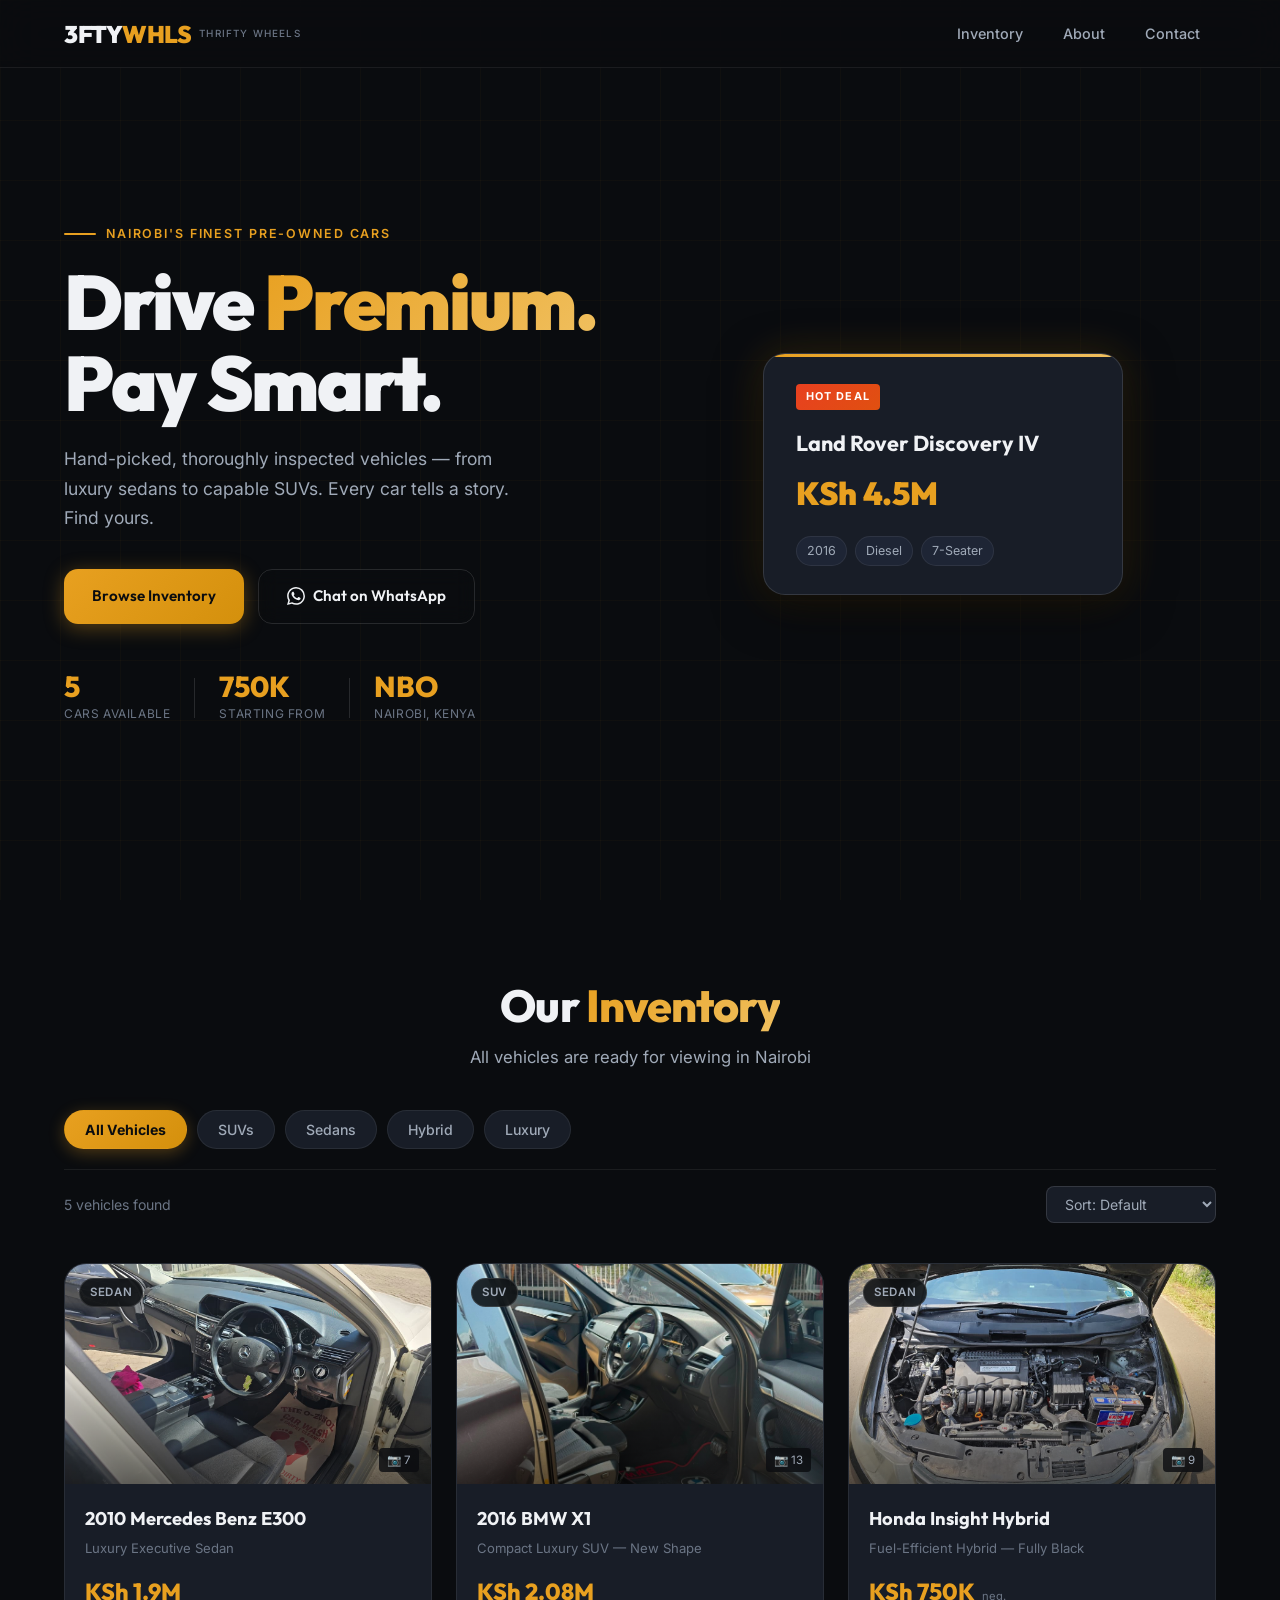
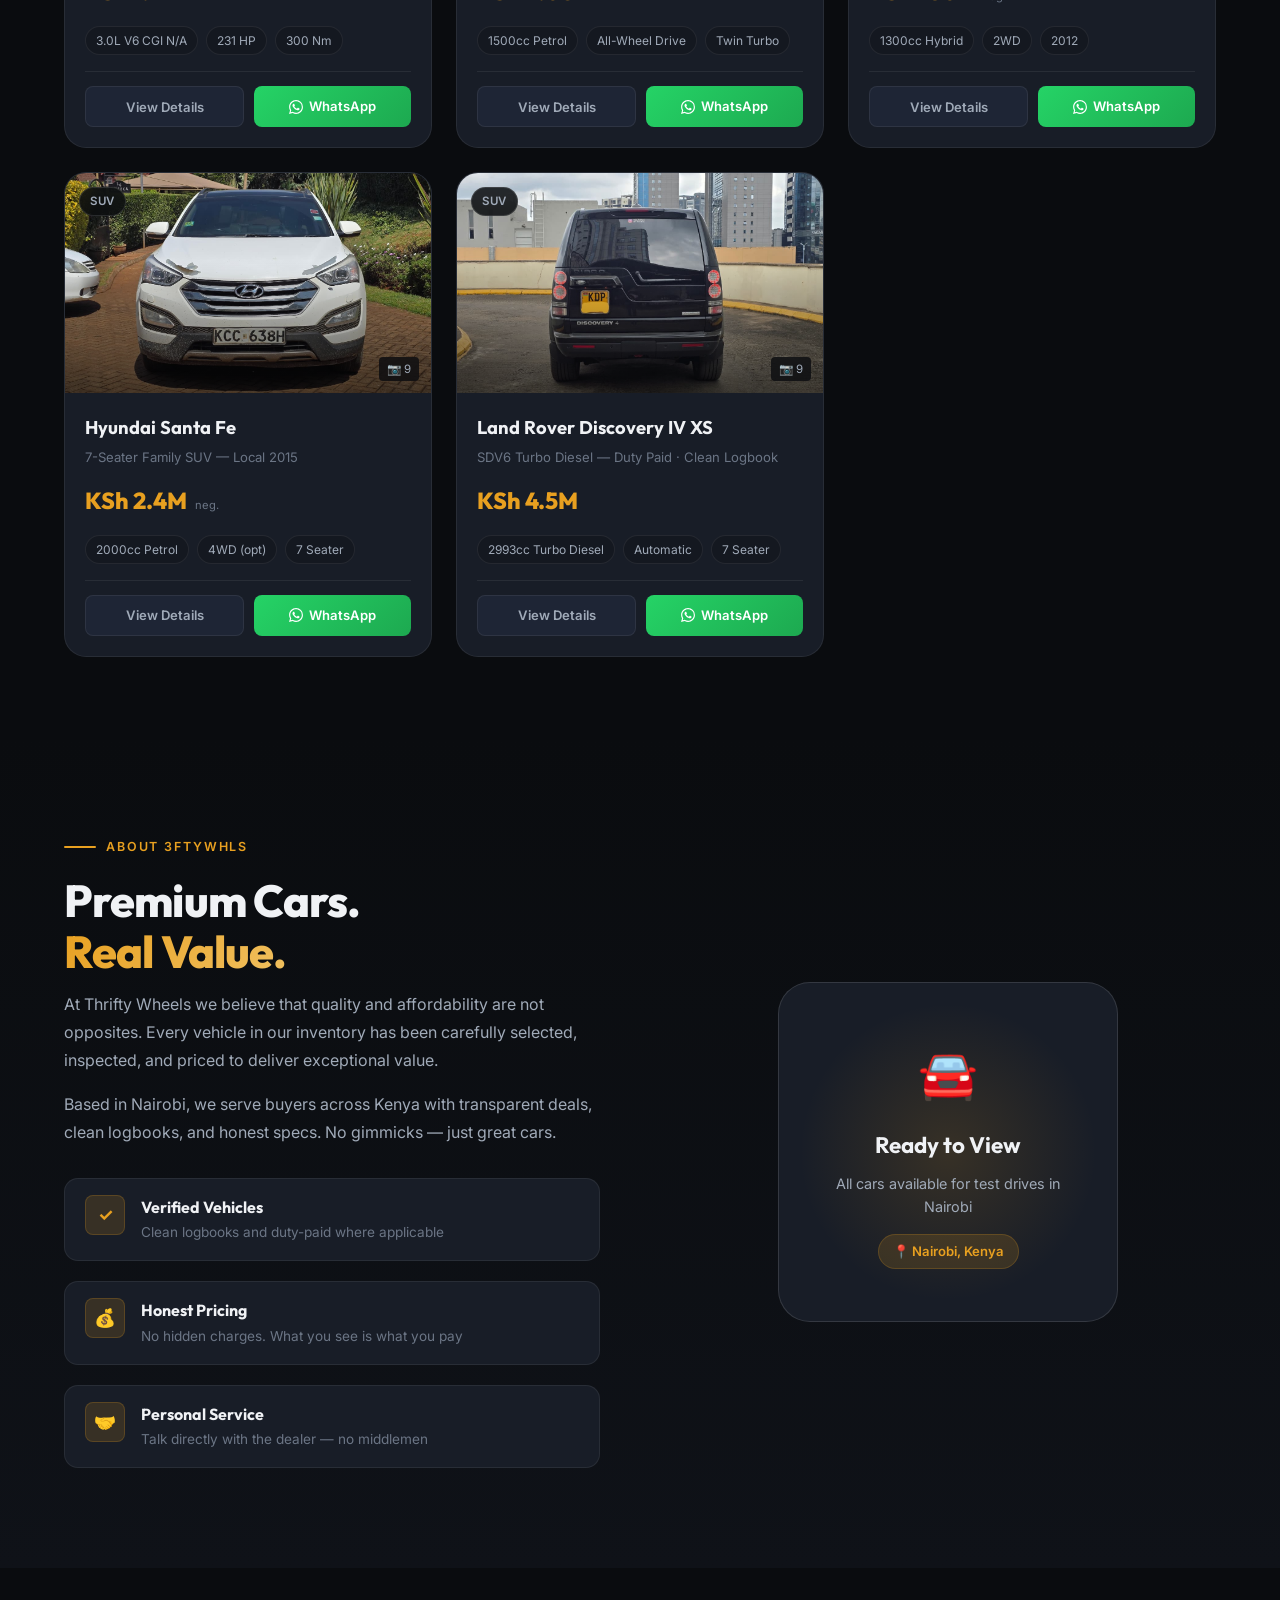
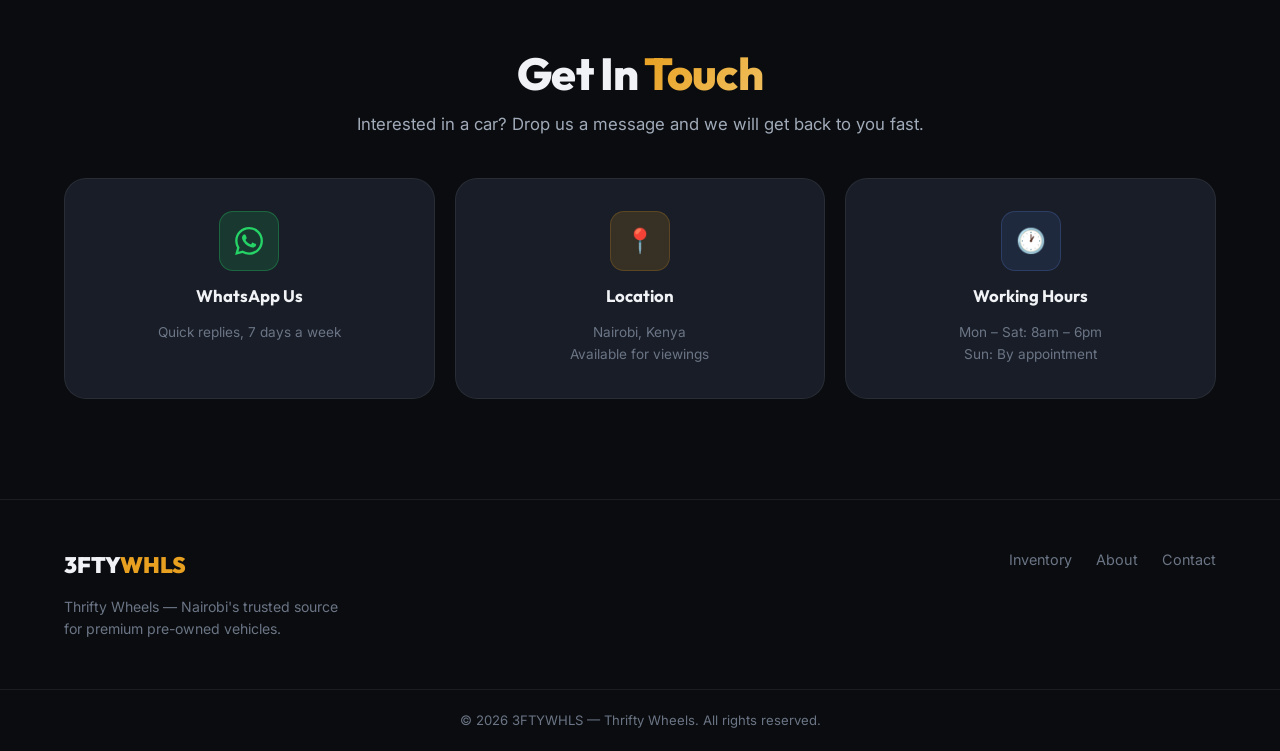
==== index.html @ 00d672d1 "Initial commit: 3FTYWHLS Thrifty Wheels website with all car images and listings" ====
<!DOCTYPE html>
<html lang="en">
<head>
  <meta charset="UTF-8" />
  <meta name="viewport" content="width=device-width, initial-scale=1.0" />
  <title>3FTYWHLS — Thrifty Wheels | Premium Pre-Owned Vehicles in Nairobi</title>
  <meta name="description" content="3FTYWHLS (Thrifty Wheels) — Browse our curated selection of premium pre-owned vehicles in Nairobi, Kenya. Mercedes Benz, BMW, Land Rover and more." />
  <meta property="og:title" content="3FTYWHLS — Thrifty Wheels" />
  <meta property="og:description" content="Premium pre-owned vehicles. Nairobi, Kenya." />
  <meta property="og:type" content="website" />
  <link rel="preconnect" href="https://fonts.googleapis.com" />
  <link rel="preconnect" href="https://fonts.gstatic.com" crossorigin />
  <link href="https://fonts.googleapis.com/css2?family=Outfit:wght@300;400;500;600;700;800;900&family=Inter:wght@300;400;500;600&display=swap" rel="stylesheet" />
  <link rel="stylesheet" href="style.css" />
</head>
<body>

  <!-- NAVBAR -->
  <header class="navbar" id="navbar">
    <div class="nav-inner">
      <a href="#" class="logo" id="logo-link">
        <span class="logo-mark">3FTY</span><span class="logo-accent">WHLS</span>
        <span class="logo-sub">THRIFTY WHEELS</span>
      </a>
      <nav class="nav-links" id="nav-links">
        <a href="#listings" class="nav-link">Inventory</a>
        <a href="#about" class="nav-link">About</a>
        <a href="#contact" class="nav-link">Contact</a>
      </nav>
      <button class="burger" id="burger" aria-label="Menu">
        <span></span><span></span><span></span>
      </button>
    </div>
  </header>

  <!-- HERO -->
  <section class="hero" id="hero">
    <div class="hero-bg-grid"></div>
    <div class="hero-content">
      <p class="hero-eyebrow">Nairobi's Finest Pre-Owned Cars</p>
      <h1 class="hero-title">Drive <span class="gradient-text">Premium.</span><br />Pay Smart.</h1>
      <p class="hero-desc">Hand-picked, thoroughly inspected vehicles — from luxury sedans to capable SUVs. Every car tells a story. Find yours.</p>
      <div class="hero-cta-group">
        <a href="#listings" class="btn btn-primary" id="hero-browse-btn">Browse Inventory</a>
        <a href="https://wa.me/254700000000" target="_blank" rel="noopener" class="btn btn-outline" id="hero-whatsapp-btn">
          <svg width="18" height="18" viewBox="0 0 24 24" fill="currentColor"><path d="M17.472 14.382c-.297-.149-1.758-.867-2.03-.967-.273-.099-.471-.148-.67.15-.197.297-.767.966-.94 1.164-.173.199-.347.223-.644.075-.297-.15-1.255-.463-2.39-1.475-.883-.788-1.48-1.761-1.653-2.059-.173-.297-.018-.458.13-.606.134-.133.298-.347.446-.52.149-.174.198-.298.298-.497.099-.198.05-.371-.025-.52-.075-.149-.669-1.612-.916-2.207-.242-.579-.487-.5-.669-.51-.173-.008-.371-.01-.57-.01-.198 0-.52.074-.792.372-.272.297-1.04 1.016-1.04 2.479 0 1.462 1.065 2.875 1.213 3.074.149.198 2.096 3.2 5.077 4.487.709.306 1.262.489 1.694.625.712.227 1.36.195 1.871.118.571-.085 1.758-.719 2.006-1.413.248-.694.248-1.289.173-1.413-.074-.124-.272-.198-.57-.347m-5.421 7.403h-.004a9.87 9.87 0 01-5.031-1.378l-.361-.214-3.741.982.998-3.648-.235-.374a9.86 9.86 0 01-1.51-5.26c.001-5.45 4.436-9.884 9.888-9.884 2.64 0 5.122 1.03 6.988 2.898a9.825 9.825 0 012.893 6.994c-.003 5.45-4.437 9.884-9.885 9.884m8.413-18.297A11.815 11.815 0 0012.05 0C5.495 0 .16 5.335.157 11.892c0 2.096.547 4.142 1.588 5.945L.057 24l6.305-1.654a11.882 11.882 0 005.683 1.448h.005c6.554 0 11.89-5.335 11.893-11.893a11.821 11.821 0 00-3.48-8.413z"/></svg>
          Chat on WhatsApp
        </a>
      </div>
      <div class="hero-stats">
        <div class="stat"><span class="stat-num">5</span><span class="stat-label">Cars Available</span></div>
        <div class="stat-divider"></div>
        <div class="stat"><span class="stat-num">750K</span><span class="stat-label">Starting From</span></div>
        <div class="stat-divider"></div>
        <div class="stat"><span class="stat-num">NBO</span><span class="stat-label">Nairobi, Kenya</span></div>
      </div>
    </div>
    <div class="hero-visual">
      <div class="hero-card-floating" id="hero-floating-card">
        <div class="float-badge">HOT DEAL</div>
        <div class="float-car-name">Land Rover Discovery IV</div>
        <div class="float-price">KSh 4.5M</div>
        <div class="float-tags">
          <span>2016</span><span>Diesel</span><span>7-Seater</span>
        </div>
      </div>
    </div>
  </section>

  <!-- FILTER BAR -->
  <section class="filter-section" id="listings">
    <div class="container">
      <div class="section-header">
        <h2 class="section-title">Our <span class="gradient-text">Inventory</span></h2>
        <p class="section-sub">All vehicles are ready for viewing in Nairobi</p>
      </div>
      <div class="filters" id="filters">
        <button class="filter-btn active" data-filter="all" id="filter-all">All Vehicles</button>
        <button class="filter-btn" data-filter="suv" id="filter-suv">SUVs</button>
        <button class="filter-btn" data-filter="sedan" id="filter-sedan">Sedans</button>
        <button class="filter-btn" data-filter="hybrid" id="filter-hybrid">Hybrid</button>
        <button class="filter-btn" data-filter="luxury" id="filter-luxury">Luxury</button>
      </div>
      <div class="sort-bar">
        <span class="results-count" id="results-count">5 vehicles found</span>
        <select class="sort-select" id="sort-select">
          <option value="default">Sort: Default</option>
          <option value="price-asc">Price: Low to High</option>
          <option value="price-desc">Price: High to Low</option>
        </select>
      </div>
    </div>
  </section>

  <!-- CAR GRID -->
  <section class="cars-section">
    <div class="container">
      <div class="cars-grid" id="cars-grid"></div>
    </div>
  </section>

  <!-- CAR MODAL -->
  <div class="modal-overlay" id="modal-overlay" role="dialog" aria-modal="true" aria-labelledby="modal-car-name">
    <div class="modal" id="modal">
      <button class="modal-close" id="modal-close" aria-label="Close">&#10005;</button>
      <div class="modal-layout">
        <div class="modal-gallery">
          <div class="gallery-main" id="gallery-main">
            <img id="gallery-main-img" src="" alt="Car main image" />
            <button class="gallery-arrow gallery-prev" id="gallery-prev" aria-label="Previous">&#8592;</button>
            <button class="gallery-arrow gallery-next" id="gallery-next" aria-label="Next">&#8594;</button>
            <div class="gallery-counter" id="gallery-counter">1 / 1</div>
          </div>
          <div class="gallery-thumbs" id="gallery-thumbs"></div>
        </div>
        <div class="modal-info">
          <div class="modal-badge" id="modal-badge">AVAILABLE</div>
          <h2 class="modal-car-name" id="modal-car-name"></h2>
          <div class="modal-price" id="modal-price"></div>
          <div class="modal-specs" id="modal-specs"></div>
          <div class="modal-features" id="modal-features"></div>
          <a class="btn btn-primary btn-full modal-wa" id="modal-wa" href="#" target="_blank" rel="noopener">
            <svg width="18" height="18" viewBox="0 0 24 24" fill="currentColor"><path d="M17.472 14.382c-.297-.149-1.758-.867-2.03-.967-.273-.099-.471-.148-.67.15-.197.297-.767.966-.94 1.164-.173.199-.347.223-.644.075-.297-.15-1.255-.463-2.39-1.475-.883-.788-1.48-1.761-1.653-2.059-.173-.297-.018-.458.13-.606.134-.133.298-.347.446-.52.149-.174.198-.298.298-.497.099-.198.05-.371-.025-.52-.075-.149-.669-1.612-.916-2.207-.242-.579-.487-.5-.669-.51-.173-.008-.371-.01-.57-.01-.198 0-.52.074-.792.372-.272.297-1.04 1.016-1.04 2.479 0 1.462 1.065 2.875 1.213 3.074.149.198 2.096 3.2 5.077 4.487.709.306 1.262.489 1.694.625.712.227 1.36.195 1.871.118.571-.085 1.758-.719 2.006-1.413.248-.694.248-1.289.173-1.413-.074-.124-.272-.198-.57-.347m-5.421 7.403h-.004a9.87 9.87 0 01-5.031-1.378l-.361-.214-3.741.982.998-3.648-.235-.374a9.86 9.86 0 01-1.51-5.26c.001-5.45 4.436-9.884 9.888-9.884 2.64 0 5.122 1.03 6.988 2.898a9.825 9.825 0 012.893 6.994c-.003 5.45-4.437 9.884-9.885 9.884m8.413-18.297A11.815 11.815 0 0012.05 0C5.495 0 .16 5.335.157 11.892c0 2.096.547 4.142 1.588 5.945L.057 24l6.305-1.654a11.882 11.882 0 005.683 1.448h.005c6.554 0 11.89-5.335 11.893-11.893a11.821 11.821 0 00-3.48-8.413z"/></svg>
            Enquire on WhatsApp
          </a>
        </div>
      </div>
    </div>
  </div>

  <!-- ABOUT -->
  <section class="about-section" id="about">
    <div class="container about-inner">
      <div class="about-text">
        <p class="hero-eyebrow">About 3FTYWHLS</p>
        <h2 class="section-title">Premium Cars.<br /><span class="gradient-text">Real Value.</span></h2>
        <p class="about-para">At Thrifty Wheels we believe that quality and affordability are not opposites. Every vehicle in our inventory has been carefully selected, inspected, and priced to deliver exceptional value.</p>
        <p class="about-para">Based in Nairobi, we serve buyers across Kenya with transparent deals, clean logbooks, and honest specs. No gimmicks — just great cars.</p>
        <div class="about-pillars">
          <div class="pillar" id="pillar-quality">
            <div class="pillar-icon">&#10003;</div>
            <div>
              <strong>Verified Vehicles</strong>
              <p>Clean logbooks and duty-paid where applicable</p>
            </div>
          </div>
          <div class="pillar" id="pillar-price">
            <div class="pillar-icon">&#128176;</div>
            <div>
              <strong>Honest Pricing</strong>
              <p>No hidden charges. What you see is what you pay</p>
            </div>
          </div>
          <div class="pillar" id="pillar-service">
            <div class="pillar-icon">&#129309;</div>
            <div>
              <strong>Personal Service</strong>
              <p>Talk directly with the dealer — no middlemen</p>
            </div>
          </div>
        </div>
      </div>
      <div class="about-visual">
        <div class="about-glow-card" id="about-glow-card">
          <div class="glow-ring"></div>
          <div class="about-card-content">
            <div class="ac-icon">&#128664;</div>
            <div class="ac-title">Ready to View</div>
            <div class="ac-sub">All cars available for test drives in Nairobi</div>
            <div class="ac-location">&#128205; Nairobi, Kenya</div>
          </div>
        </div>
      </div>
    </div>
  </section>

  <!-- CONTACT -->
  <section class="contact-section" id="contact">
    <div class="container">
      <div class="section-header">
        <h2 class="section-title">Get In <span class="gradient-text">Touch</span></h2>
        <p class="section-sub">Interested in a car? Drop us a message and we will get back to you fast.</p>
      </div>
      <div class="contact-cards">
        <a href="https://wa.me/254700000000?text=Hi%2C%20I%27m%20interested%20in%20a%20car%20from%203FTYWHLS" target="_blank" rel="noopener" class="contact-card" id="contact-wa">
          <div class="cc-icon wa-icon">
            <svg width="28" height="28" viewBox="0 0 24 24" fill="currentColor"><path d="M17.472 14.382c-.297-.149-1.758-.867-2.03-.967-.273-.099-.471-.148-.67.15-.197.297-.767.966-.94 1.164-.173.199-.347.223-.644.075-.297-.15-1.255-.463-2.39-1.475-.883-.788-1.48-1.761-1.653-2.059-.173-.297-.018-.458.13-.606.134-.133.298-.347.446-.52.149-.174.198-.298.298-.497.099-.198.05-.371-.025-.52-.075-.149-.669-1.612-.916-2.207-.242-.579-.487-.5-.669-.51-.173-.008-.371-.01-.57-.01-.198 0-.52.074-.792.372-.272.297-1.04 1.016-1.04 2.479 0 1.462 1.065 2.875 1.213 3.074.149.198 2.096 3.2 5.077 4.487.709.306 1.262.489 1.694.625.712.227 1.36.195 1.871.118.571-.085 1.758-.719 2.006-1.413.248-.694.248-1.289.173-1.413-.074-.124-.272-.198-.57-.347m-5.421 7.403h-.004a9.87 9.87 0 01-5.031-1.378l-.361-.214-3.741.982.998-3.648-.235-.374a9.86 9.86 0 01-1.51-5.26c.001-5.45 4.436-9.884 9.888-9.884 2.64 0 5.122 1.03 6.988 2.898a9.825 9.825 0 012.893 6.994c-.003 5.45-4.437 9.884-9.885 9.884m8.413-18.297A11.815 11.815 0 0012.05 0C5.495 0 .16 5.335.157 11.892c0 2.096.547 4.142 1.588 5.945L.057 24l6.305-1.654a11.882 11.882 0 005.683 1.448h.005c6.554 0 11.89-5.335 11.893-11.893a11.821 11.821 0 00-3.48-8.413z"/></svg>
          </div>
          <div class="cc-label">WhatsApp Us</div>
          <div class="cc-sub">Quick replies, 7 days a week</div>
        </a>
        <div class="contact-card" id="contact-location">
          <div class="cc-icon loc-icon">&#128205;</div>
          <div class="cc-label">Location</div>
          <div class="cc-sub">Nairobi, Kenya<br />Available for viewings</div>
        </div>
        <div class="contact-card" id="contact-hours">
          <div class="cc-icon hrs-icon">&#128336;</div>
          <div class="cc-label">Working Hours</div>
          <div class="cc-sub">Mon &ndash; Sat: 8am &ndash; 6pm<br />Sun: By appointment</div>
        </div>
      </div>
    </div>
  </section>

  <!-- FOOTER -->
  <footer class="footer">
    <div class="container footer-inner">
      <div class="footer-brand">
        <div class="footer-logo"><span class="logo-mark">3FTY</span><span class="logo-accent">WHLS</span></div>
        <p>Thrifty Wheels &mdash; Nairobi's trusted source for premium pre-owned vehicles.</p>
      </div>
      <div class="footer-links">
        <a href="#listings">Inventory</a>
        <a href="#about">About</a>
        <a href="#contact">Contact</a>
      </div>
    </div>
    <div class="footer-bottom">
      <p>&copy; 2026 3FTYWHLS &mdash; Thrifty Wheels. All rights reserved.</p>
    </div>
  </footer>

  <script src="app.js"></script>
</body>
</html>
---- style.css ----
/* ═══════════════════════════════════════════════════════════════
   3FTYWHLS — Thrifty Wheels | Main Stylesheet
   Dark luxury car dealership aesthetic
   ═══════════════════════════════════════════════════════════════ */

/* ── Reset & Root ─────────────────────────────────────────── */
*, *::before, *::after { box-sizing: border-box; margin: 0; padding: 0; }

:root {
  /* Color palette */
  --bg:          #0a0c0f;
  --bg2:         #0f1218;
  --bg3:         #141820;
  --surface:     #181d27;
  --surface2:    #1e2535;
  --border:      rgba(255,255,255,0.07);
  --border2:     rgba(255,255,255,0.12);

  --accent:      #e8a020;       /* amber gold */
  --accent2:     #f0c060;       /* lighter gold */
  --accent-dim:  rgba(232,160,32,0.15);

  --green:       #22c55e;
  --green-dim:   rgba(34,197,94,0.15);
  --wa:          #25D366;

  --text:        #f0f2f5;
  --text2:       #a0aab8;
  --text3:       #6b7585;

  --radius-sm:   8px;
  --radius:      14px;
  --radius-lg:   22px;
  --radius-xl:   32px;

  --shadow:      0 4px 24px rgba(0,0,0,0.5);
  --shadow-lg:   0 12px 48px rgba(0,0,0,0.6);
  --glow:        0 0 40px rgba(232,160,32,0.2);

  --transition:  all 0.25s cubic-bezier(0.4,0,0.2,1);
  --transition-slow: all 0.4s cubic-bezier(0.4,0,0.2,1);

  --font-head:   'Outfit', sans-serif;
  --font-body:   'Inter', sans-serif;

  --nav-h:       68px;
}

html { scroll-behavior: smooth; }

body {
  background: var(--bg);
  color: var(--text);
  font-family: var(--font-body);
  font-size: 16px;
  line-height: 1.6;
  overflow-x: hidden;
}

.container {
  max-width: 1200px;
  margin: 0 auto;
  padding: 0 24px;
}

img { display: block; max-width: 100%; }
a { text-decoration: none; color: inherit; }

/* ── Typography helpers ───────────────────────────────────── */
.gradient-text {
  background: linear-gradient(135deg, var(--accent) 0%, var(--accent2) 100%);
  -webkit-background-clip: text;
  -webkit-text-fill-color: transparent;
  background-clip: text;
}

.section-header {
  text-align: center;
  margin-bottom: 40px;
}

.section-title {
  font-family: var(--font-head);
  font-size: clamp(2rem, 4vw, 2.8rem);
  font-weight: 800;
  line-height: 1.15;
  letter-spacing: -0.02em;
  margin-bottom: 12px;
}

.section-sub {
  color: var(--text2);
  font-size: 1.05rem;
}

.hero-eyebrow {
  font-family: var(--font-body);
  font-size: 0.78rem;
  font-weight: 600;
  letter-spacing: 0.15em;
  text-transform: uppercase;
  color: var(--accent);
  margin-bottom: 18px;
  display: flex;
  align-items: center;
  gap: 10px;
}

.hero-eyebrow::before {
  content: '';
  display: block;
  width: 32px;
  height: 2px;
  background: var(--accent);
  border-radius: 2px;
}

/* ── Buttons ──────────────────────────────────────────────── */
.btn {
  display: inline-flex;
  align-items: center;
  gap: 8px;
  padding: 14px 28px;
  border-radius: var(--radius);
  font-family: var(--font-head);
  font-size: 0.95rem;
  font-weight: 600;
  cursor: pointer;
  border: none;
  transition: var(--transition);
  white-space: nowrap;
}

.btn-primary {
  background: linear-gradient(135deg, var(--accent) 0%, #d4900c 100%);
  color: #0a0c0f;
  box-shadow: 0 4px 20px rgba(232,160,32,0.35);
}

.btn-primary:hover {
  transform: translateY(-2px);
  box-shadow: 0 8px 32px rgba(232,160,32,0.5);
}

.btn-outline {
  background: transparent;
  color: var(--text);
  border: 1.5px solid var(--border2);
  backdrop-filter: blur(10px);
}

.btn-outline:hover {
  border-color: var(--accent);
  color: var(--accent);
  transform: translateY(-2px);
}

.btn-full { width: 100%; justify-content: center; }

/* ── Navbar ───────────────────────────────────────────────── */
.navbar {
  position: fixed;
  top: 0;
  left: 0;
  right: 0;
  z-index: 1000;
  height: var(--nav-h);
  background: rgba(10,12,15,0.7);
  backdrop-filter: blur(20px);
  -webkit-backdrop-filter: blur(20px);
  border-bottom: 1px solid var(--border);
  transition: var(--transition);
}

.navbar.scrolled {
  background: rgba(10,12,15,0.95);
  border-bottom-color: var(--border2);
  box-shadow: 0 4px 30px rgba(0,0,0,0.4);
}

.nav-inner {
  max-width: 1200px;
  margin: 0 auto;
  padding: 0 24px;
  height: 100%;
  display: flex;
  align-items: center;
  justify-content: space-between;
}

.logo {
  display: flex;
  align-items: baseline;
  gap: 0;
  font-family: var(--font-head);
  font-weight: 900;
  font-size: 1.5rem;
  letter-spacing: -0.02em;
  line-height: 1;
}

.logo-mark { color: var(--text); }
.logo-accent { color: var(--accent); }
.logo-sub {
  font-family: var(--font-body);
  font-size: 0.62rem;
  font-weight: 500;
  letter-spacing: 0.12em;
  color: var(--text3);
  text-transform: uppercase;
  margin-left: 8px;
  align-self: center;
}

.nav-links { display: flex; gap: 8px; }

.nav-link {
  padding: 8px 16px;
  border-radius: var(--radius-sm);
  font-size: 0.9rem;
  font-weight: 500;
  color: var(--text2);
  transition: var(--transition);
}

.nav-link:hover { color: var(--text); background: var(--surface); }

.burger {
  display: none;
  flex-direction: column;
  gap: 5px;
  background: none;
  border: none;
  cursor: pointer;
  padding: 8px;
}

.burger span {
  display: block;
  width: 22px;
  height: 2px;
  background: var(--text);
  border-radius: 2px;
  transition: var(--transition);
}

/* ── Hero ─────────────────────────────────────────────────── */
.hero {
  min-height: 100vh;
  padding: calc(var(--nav-h) + 60px) 24px 80px;
  max-width: 1200px;
  margin: 0 auto;
  display: grid;
  grid-template-columns: 1fr 1fr;
  gap: 60px;
  align-items: center;
  position: relative;
}

.hero-bg-grid {
  position: fixed;
  inset: 0;
  background-image:
    linear-gradient(rgba(232,160,32,0.03) 1px, transparent 1px),
    linear-gradient(90deg, rgba(232,160,32,0.03) 1px, transparent 1px);
  background-size: 60px 60px;
  pointer-events: none;
  z-index: -1;
}

.hero-content { z-index: 1; }

.hero-title {
  font-family: var(--font-head);
  font-size: clamp(3rem, 6vw, 5rem);
  font-weight: 900;
  line-height: 1.05;
  letter-spacing: -0.03em;
  margin-bottom: 20px;
}

.hero-desc {
  color: var(--text2);
  font-size: 1.1rem;
  line-height: 1.7;
  max-width: 480px;
  margin-bottom: 36px;
}

.hero-cta-group {
  display: flex;
  gap: 14px;
  flex-wrap: wrap;
  margin-bottom: 48px;
}

.hero-stats {
  display: flex;
  align-items: center;
  gap: 0;
}

.stat {
  display: flex;
  flex-direction: column;
  padding: 0 24px;
}

.stat:first-child { padding-left: 0; }

.stat-num {
  font-family: var(--font-head);
  font-size: 1.8rem;
  font-weight: 800;
  color: var(--accent);
  line-height: 1;
}

.stat-label {
  font-size: 0.75rem;
  color: var(--text3);
  margin-top: 4px;
  text-transform: uppercase;
  letter-spacing: 0.05em;
}

.stat-divider {
  width: 1px;
  height: 40px;
  background: var(--border2);
}

/* Hero floating card */
.hero-visual {
  display: flex;
  justify-content: center;
  align-items: center;
  position: relative;
}

.hero-card-floating {
  background: var(--surface);
  border: 1px solid var(--border2);
  border-radius: var(--radius-lg);
  padding: 28px 32px;
  width: 100%;
  max-width: 360px;
  box-shadow: var(--shadow-lg), var(--glow);
  animation: float 4s ease-in-out infinite;
  position: relative;
  overflow: hidden;
}

.hero-card-floating::before {
  content: '';
  position: absolute;
  top: 0; left: 0; right: 0;
  height: 3px;
  background: linear-gradient(90deg, var(--accent), var(--accent2));
}

@keyframes float {
  0%, 100% { transform: translateY(0px); }
  50%       { transform: translateY(-12px); }
}

.float-badge {
  display: inline-block;
  background: linear-gradient(135deg, #e84020, #e05010);
  color: white;
  font-size: 0.68rem;
  font-weight: 700;
  letter-spacing: 0.1em;
  padding: 4px 10px;
  border-radius: 4px;
  margin-bottom: 16px;
}

.float-car-name {
  font-family: var(--font-head);
  font-size: 1.35rem;
  font-weight: 700;
  margin-bottom: 8px;
}

.float-price {
  font-family: var(--font-head);
  font-size: 2rem;
  font-weight: 900;
  color: var(--accent);
  margin-bottom: 16px;
}

.float-tags {
  display: flex;
  gap: 8px;
  flex-wrap: wrap;
}

.float-tags span {
  background: var(--surface2);
  border: 1px solid var(--border);
  padding: 4px 10px;
  border-radius: 20px;
  font-size: 0.78rem;
  color: var(--text2);
}

/* ── Filter Section ───────────────────────────────────────── */
.filter-section {
  padding: 80px 0 0;
}

.filters {
  display: flex;
  gap: 10px;
  flex-wrap: wrap;
  margin-bottom: 20px;
}

.filter-btn {
  background: var(--surface);
  border: 1.5px solid var(--border);
  color: var(--text2);
  padding: 10px 20px;
  border-radius: 100px;
  font-size: 0.88rem;
  font-weight: 500;
  cursor: pointer;
  transition: var(--transition);
  font-family: var(--font-body);
}

.filter-btn:hover {
  border-color: var(--accent);
  color: var(--accent);
}

.filter-btn.active {
  background: linear-gradient(135deg, var(--accent), #d4900c);
  border-color: transparent;
  color: #0a0c0f;
  font-weight: 700;
  box-shadow: 0 4px 16px rgba(232,160,32,0.3);
}

.sort-bar {
  display: flex;
  align-items: center;
  justify-content: space-between;
  padding: 16px 0;
  border-top: 1px solid var(--border);
}

.results-count {
  font-size: 0.88rem;
  color: var(--text3);
}

.sort-select {
  background: var(--surface);
  border: 1px solid var(--border2);
  color: var(--text2);
  padding: 8px 14px;
  border-radius: var(--radius-sm);
  font-size: 0.88rem;
  cursor: pointer;
  outline: none;
  font-family: var(--font-body);
  transition: var(--transition);
}

.sort-select:focus { border-color: var(--accent); }

/* ── Cars Grid ────────────────────────────────────────────── */
.cars-section { padding: 24px 0 80px; }

.cars-grid {
  display: grid;
  grid-template-columns: repeat(auto-fill, minmax(340px, 1fr));
  gap: 24px;
}

/* Car Card */
.car-card {
  background: var(--surface);
  border: 1px solid var(--border);
  border-radius: var(--radius-lg);
  overflow: hidden;
  cursor: pointer;
  transition: var(--transition-slow);
  position: relative;
}

.car-card:hover {
  border-color: rgba(232,160,32,0.4);
  transform: translateY(-6px);
  box-shadow: var(--shadow-lg), 0 0 30px rgba(232,160,32,0.1);
}

.car-card.hidden { display: none; }

.card-img-wrap {
  position: relative;
  overflow: hidden;
  height: 220px;
  background: var(--bg3);
}

.card-img-wrap img {
  width: 100%;
  height: 100%;
  object-fit: cover;
  transition: transform 0.5s cubic-bezier(0.4,0,0.2,1);
}

.car-card:hover .card-img-wrap img { transform: scale(1.07); }

.card-img-overlay {
  position: absolute;
  inset: 0;
  background: linear-gradient(to bottom, transparent 40%, rgba(0,0,0,0.6) 100%);
}

.card-tag {
  position: absolute;
  top: 14px;
  left: 14px;
  background: rgba(10,12,15,0.85);
  backdrop-filter: blur(8px);
  border: 1px solid var(--border2);
  padding: 4px 10px;
  border-radius: 20px;
  font-size: 0.72rem;
  font-weight: 600;
  letter-spacing: 0.06em;
  text-transform: uppercase;
  color: var(--text2);
}

.card-img-count {
  position: absolute;
  bottom: 12px;
  right: 12px;
  background: rgba(10,12,15,0.8);
  backdrop-filter: blur(6px);
  padding: 3px 8px;
  border-radius: 4px;
  font-size: 0.72rem;
  color: var(--text2);
}

.card-body { padding: 20px; }

.card-name {
  font-family: var(--font-head);
  font-size: 1.15rem;
  font-weight: 700;
  margin-bottom: 4px;
  color: var(--text);
}

.card-subtitle {
  font-size: 0.82rem;
  color: var(--text3);
  margin-bottom: 14px;
}

.card-price {
  font-family: var(--font-head);
  font-size: 1.45rem;
  font-weight: 800;
  color: var(--accent);
  margin-bottom: 16px;
}

.card-price .neg {
  font-size: 0.7rem;
  color: var(--text3);
  font-weight: 400;
  margin-left: 4px;
  font-family: var(--font-body);
}

.card-specs {
  display: flex;
  gap: 8px;
  flex-wrap: wrap;
  margin-bottom: 16px;
}

.spec-chip {
  background: var(--bg3);
  border: 1px solid var(--border);
  padding: 4px 10px;
  border-radius: 20px;
  font-size: 0.75rem;
  color: var(--text2);
}

.card-footer {
  display: flex;
  gap: 10px;
  border-top: 1px solid var(--border);
  padding-top: 14px;
}

.card-btn {
  flex: 1;
  padding: 10px;
  border-radius: var(--radius-sm);
  font-size: 0.82rem;
  font-weight: 600;
  cursor: pointer;
  border: none;
  transition: var(--transition);
  font-family: var(--font-body);
  text-align: center;
}

.card-btn-details {
  background: var(--surface2);
  color: var(--text2);
  border: 1px solid var(--border);
}

.card-btn-details:hover {
  background: var(--surface2);
  color: var(--text);
  border-color: var(--border2);
}

.card-btn-wa {
  background: linear-gradient(135deg, #25D366, #1da950);
  color: white;
  display: flex;
  align-items: center;
  justify-content: center;
  gap: 6px;
  border: none;
  text-decoration: none;
}

.card-btn-wa:hover {
  transform: scale(1.03);
  box-shadow: 0 4px 16px rgba(37,211,102,0.4);
}

/* ── Modal ────────────────────────────────────────────────── */
.modal-overlay {
  position: fixed;
  inset: 0;
  z-index: 2000;
  background: rgba(0,0,0,0.85);
  backdrop-filter: blur(12px);
  display: flex;
  align-items: center;
  justify-content: center;
  padding: 20px;
  opacity: 0;
  pointer-events: none;
  transition: opacity 0.3s ease;
}

.modal-overlay.open {
  opacity: 1;
  pointer-events: all;
}

.modal {
  background: var(--bg2);
  border: 1px solid var(--border2);
  border-radius: var(--radius-xl);
  width: 100%;
  max-width: 900px;
  max-height: 90vh;
  overflow-y: auto;
  position: relative;
  transform: scale(0.95) translateY(20px);
  transition: transform 0.35s cubic-bezier(0.34,1.56,0.64,1);
  scrollbar-width: thin;
  scrollbar-color: var(--surface2) transparent;
}

.modal-overlay.open .modal {
  transform: scale(1) translateY(0);
}

.modal-close {
  position: absolute;
  top: 16px;
  right: 16px;
  z-index: 10;
  width: 36px;
  height: 36px;
  border-radius: 50%;
  background: var(--surface);
  border: 1px solid var(--border2);
  color: var(--text2);
  cursor: pointer;
  font-size: 0.9rem;
  display: flex;
  align-items: center;
  justify-content: center;
  transition: var(--transition);
}

.modal-close:hover { background: var(--surface2); color: var(--text); }

.modal-layout {
  display: grid;
  grid-template-columns: 1fr 1fr;
}

/* Gallery */
.modal-gallery { padding: 24px; }

.gallery-main {
  position: relative;
  border-radius: var(--radius);
  overflow: hidden;
  background: var(--bg3);
  height: 300px;
  margin-bottom: 12px;
}

.gallery-main img {
  width: 100%;
  height: 100%;
  object-fit: cover;
  transition: opacity 0.25s ease;
}

.gallery-arrow {
  position: absolute;
  top: 50%;
  transform: translateY(-50%);
  background: rgba(10,12,15,0.75);
  backdrop-filter: blur(6px);
  border: 1px solid var(--border2);
  color: var(--text);
  width: 36px;
  height: 36px;
  border-radius: 50%;
  cursor: pointer;
  font-size: 1.1rem;
  display: flex;
  align-items: center;
  justify-content: center;
  transition: var(--transition);
}

.gallery-arrow:hover { background: var(--accent); color: #0a0c0f; }
.gallery-prev { left: 10px; }
.gallery-next { right: 10px; }

.gallery-counter {
  position: absolute;
  bottom: 10px;
  right: 10px;
  background: rgba(10,12,15,0.8);
  padding: 3px 8px;
  border-radius: 4px;
  font-size: 0.72rem;
  color: var(--text2);
}

.gallery-thumbs {
  display: flex;
  gap: 8px;
  overflow-x: auto;
  scrollbar-width: none;
  padding-bottom: 4px;
}

.gallery-thumbs::-webkit-scrollbar { display: none; }

.thumb {
  flex-shrink: 0;
  width: 70px;
  height: 52px;
  border-radius: 6px;
  overflow: hidden;
  cursor: pointer;
  border: 2px solid transparent;
  transition: var(--transition);
}

.thumb img {
  width: 100%;
  height: 100%;
  object-fit: cover;
}

.thumb.active { border-color: var(--accent); }
.thumb:hover { border-color: var(--border2); }

/* Modal Info */
.modal-info {
  padding: 28px 28px 28px 0;
  display: flex;
  flex-direction: column;
  gap: 16px;
}

.modal-badge {
  display: inline-block;
  background: var(--green-dim);
  color: var(--green);
  border: 1px solid rgba(34,197,94,0.3);
  font-size: 0.72rem;
  font-weight: 700;
  letter-spacing: 0.1em;
  padding: 5px 12px;
  border-radius: 20px;
  width: fit-content;
}

.modal-car-name {
  font-family: var(--font-head);
  font-size: 1.6rem;
  font-weight: 800;
  line-height: 1.2;
  letter-spacing: -0.02em;
}

.modal-price {
  font-family: var(--font-head);
  font-size: 2rem;
  font-weight: 900;
  color: var(--accent);
}

.modal-specs {
  display: grid;
  grid-template-columns: 1fr 1fr;
  gap: 8px;
}

.spec-row {
  background: var(--surface);
  border: 1px solid var(--border);
  border-radius: var(--radius-sm);
  padding: 10px 12px;
}

.spec-row .sl { font-size: 0.7rem; color: var(--text3); text-transform: uppercase; letter-spacing: 0.05em; margin-bottom: 2px; }
.spec-row .sv { font-size: 0.88rem; font-weight: 600; color: var(--text); }

.modal-features {
  display: flex;
  gap: 8px;
  flex-wrap: wrap;
}

.feat-tag {
  background: var(--accent-dim);
  border: 1px solid rgba(232,160,32,0.2);
  color: var(--accent2);
  padding: 4px 10px;
  border-radius: 20px;
  font-size: 0.77rem;
  font-weight: 500;
}

.modal-wa {
  margin-top: auto;
  gap: 10px;
}

/* ── About Section ────────────────────────────────────────── */
.about-section {
  padding: 100px 0;
  background: linear-gradient(180deg, var(--bg) 0%, var(--bg2) 100%);
}

.about-inner {
  display: grid;
  grid-template-columns: 1fr 1fr;
  gap: 80px;
  align-items: center;
}

.about-para {
  color: var(--text2);
  margin-bottom: 16px;
  font-size: 1rem;
  line-height: 1.75;
}

.about-pillars {
  display: flex;
  flex-direction: column;
  gap: 20px;
  margin-top: 32px;
}

.pillar {
  display: flex;
  align-items: flex-start;
  gap: 16px;
  padding: 16px 20px;
  background: var(--surface);
  border: 1px solid var(--border);
  border-radius: var(--radius);
  transition: var(--transition);
}

.pillar:hover {
  border-color: var(--border2);
  background: var(--surface2);
}

.pillar-icon {
  width: 40px;
  height: 40px;
  background: var(--accent-dim);
  border: 1px solid rgba(232,160,32,0.2);
  border-radius: var(--radius-sm);
  display: flex;
  align-items: center;
  justify-content: center;
  font-size: 1.1rem;
  flex-shrink: 0;
  color: var(--accent);
  font-weight: 700;
}

.pillar strong {
  display: block;
  font-family: var(--font-head);
  font-size: 1rem;
  font-weight: 700;
  margin-bottom: 2px;
}

.pillar p {
  font-size: 0.85rem;
  color: var(--text3);
  margin: 0;
}

/* About glow card */
.about-visual {
  display: flex;
  justify-content: center;
}

.about-glow-card {
  width: 100%;
  max-width: 340px;
  height: 340px;
  background: var(--surface);
  border: 1px solid var(--border2);
  border-radius: var(--radius-xl);
  display: flex;
  align-items: center;
  justify-content: center;
  position: relative;
  overflow: hidden;
}

.glow-ring {
  position: absolute;
  width: 300px;
  height: 300px;
  border-radius: 50%;
  background: radial-gradient(circle, rgba(232,160,32,0.15) 0%, transparent 70%);
  animation: pulse-glow 3s ease-in-out infinite;
}

@keyframes pulse-glow {
  0%, 100% { opacity: 0.5; transform: scale(0.9); }
  50%       { opacity: 1;   transform: scale(1.1); }
}

.about-card-content {
  position: relative;
  text-align: center;
  padding: 32px;
}

.ac-icon { font-size: 3rem; margin-bottom: 16px; }

.ac-title {
  font-family: var(--font-head);
  font-size: 1.4rem;
  font-weight: 700;
  margin-bottom: 8px;
}

.ac-sub {
  color: var(--text2);
  font-size: 0.9rem;
  line-height: 1.6;
  margin-bottom: 16px;
}

.ac-location {
  display: inline-block;
  background: var(--accent-dim);
  color: var(--accent);
  padding: 6px 14px;
  border-radius: 20px;
  font-size: 0.82rem;
  font-weight: 600;
  border: 1px solid rgba(232,160,32,0.2);
}

/* ── Contact Section ──────────────────────────────────────── */
.contact-section {
  padding: 80px 0 100px;
}

.contact-cards {
  display: grid;
  grid-template-columns: repeat(3, 1fr);
  gap: 20px;
}

.contact-card {
  background: var(--surface);
  border: 1px solid var(--border);
  border-radius: var(--radius-lg);
  padding: 32px 24px;
  text-align: center;
  cursor: pointer;
  transition: var(--transition);
  display: flex;
  flex-direction: column;
  align-items: center;
  gap: 12px;
}

.contact-card:hover {
  border-color: var(--border2);
  transform: translateY(-4px);
  box-shadow: var(--shadow);
}

.cc-icon {
  width: 60px;
  height: 60px;
  border-radius: var(--radius);
  display: flex;
  align-items: center;
  justify-content: center;
  font-size: 1.5rem;
}

.wa-icon { background: rgba(37,211,102,0.15); border: 1px solid rgba(37,211,102,0.3); color: var(--wa); }
.loc-icon { background: var(--accent-dim); border: 1px solid rgba(232,160,32,0.2); }
.hrs-icon { background: rgba(100,150,255,0.1); border: 1px solid rgba(100,150,255,0.2); }

.cc-label {
  font-family: var(--font-head);
  font-size: 1.05rem;
  font-weight: 700;
}

.cc-sub {
  font-size: 0.85rem;
  color: var(--text3);
  line-height: 1.6;
}

/* ── Footer ───────────────────────────────────────────────── */
.footer {
  border-top: 1px solid var(--border);
  padding: 48px 0 0;
}

.footer-inner {
  display: flex;
  justify-content: space-between;
  align-items: flex-start;
  padding-bottom: 48px;
}

.footer-brand {
  display: flex;
  flex-direction: column;
  gap: 12px;
}

.footer-logo {
  font-family: var(--font-head);
  font-size: 1.4rem;
  font-weight: 900;
}

.footer-brand p {
  color: var(--text3);
  font-size: 0.88rem;
  max-width: 280px;
  line-height: 1.6;
}

.footer-links {
  display: flex;
  gap: 24px;
  align-items: center;
}

.footer-links a {
  color: var(--text3);
  font-size: 0.9rem;
  transition: var(--transition);
}

.footer-links a:hover { color: var(--text); }

.footer-bottom {
  border-top: 1px solid var(--border);
  text-align: center;
  padding: 20px;
}

.footer-bottom p {
  font-size: 0.82rem;
  color: var(--text3);
}

/* ── No results state ─────────────────────────────────────── */
.no-results {
  grid-column: 1 / -1;
  text-align: center;
  padding: 80px 20px;
  color: var(--text3);
  font-size: 1rem;
}

.no-results strong { display: block; font-size: 1.5rem; color: var(--text2); margin-bottom: 8px; font-family: var(--font-head); }

/* ── Scroll animations ────────────────────────────────────── */
.reveal {
  opacity: 0;
  transform: translateY(30px);
  transition: opacity 0.6s ease, transform 0.6s ease;
}

.reveal.visible {
  opacity: 1;
  transform: translateY(0);
}

/* ── Responsive ───────────────────────────────────────────── */
@media (max-width: 900px) {
  .hero {
    grid-template-columns: 1fr;
    min-height: auto;
    padding-top: calc(var(--nav-h) + 40px);
    text-align: center;
  }
  .hero-eyebrow { justify-content: center; }
  .hero-desc { margin: 0 auto 36px; }
  .hero-cta-group { justify-content: center; }
  .hero-stats { justify-content: center; }
  .hero-visual { display: none; }

  .modal-layout { grid-template-columns: 1fr; }
  .modal-info { padding: 0 24px 24px; }

  .about-inner { grid-template-columns: 1fr; gap: 40px; }
  .about-visual { display: none; }

  .contact-cards { grid-template-columns: 1fr; }
}

@media (max-width: 600px) {
  .nav-links { display: none; }
  .nav-links.open {
    display: flex;
    flex-direction: column;
    position: absolute;
    top: var(--nav-h);
    left: 0; right: 0;
    background: var(--bg2);
    border-bottom: 1px solid var(--border);
    padding: 12px 16px;
    gap: 4px;
    z-index: 999;
  }
  .burger { display: flex; }

  .cars-grid { grid-template-columns: 1fr; }

  .modal-specs { grid-template-columns: 1fr; }

  .footer-inner { flex-direction: column; gap: 24px; }
  .contact-cards { grid-template-columns: 1fr; }
}
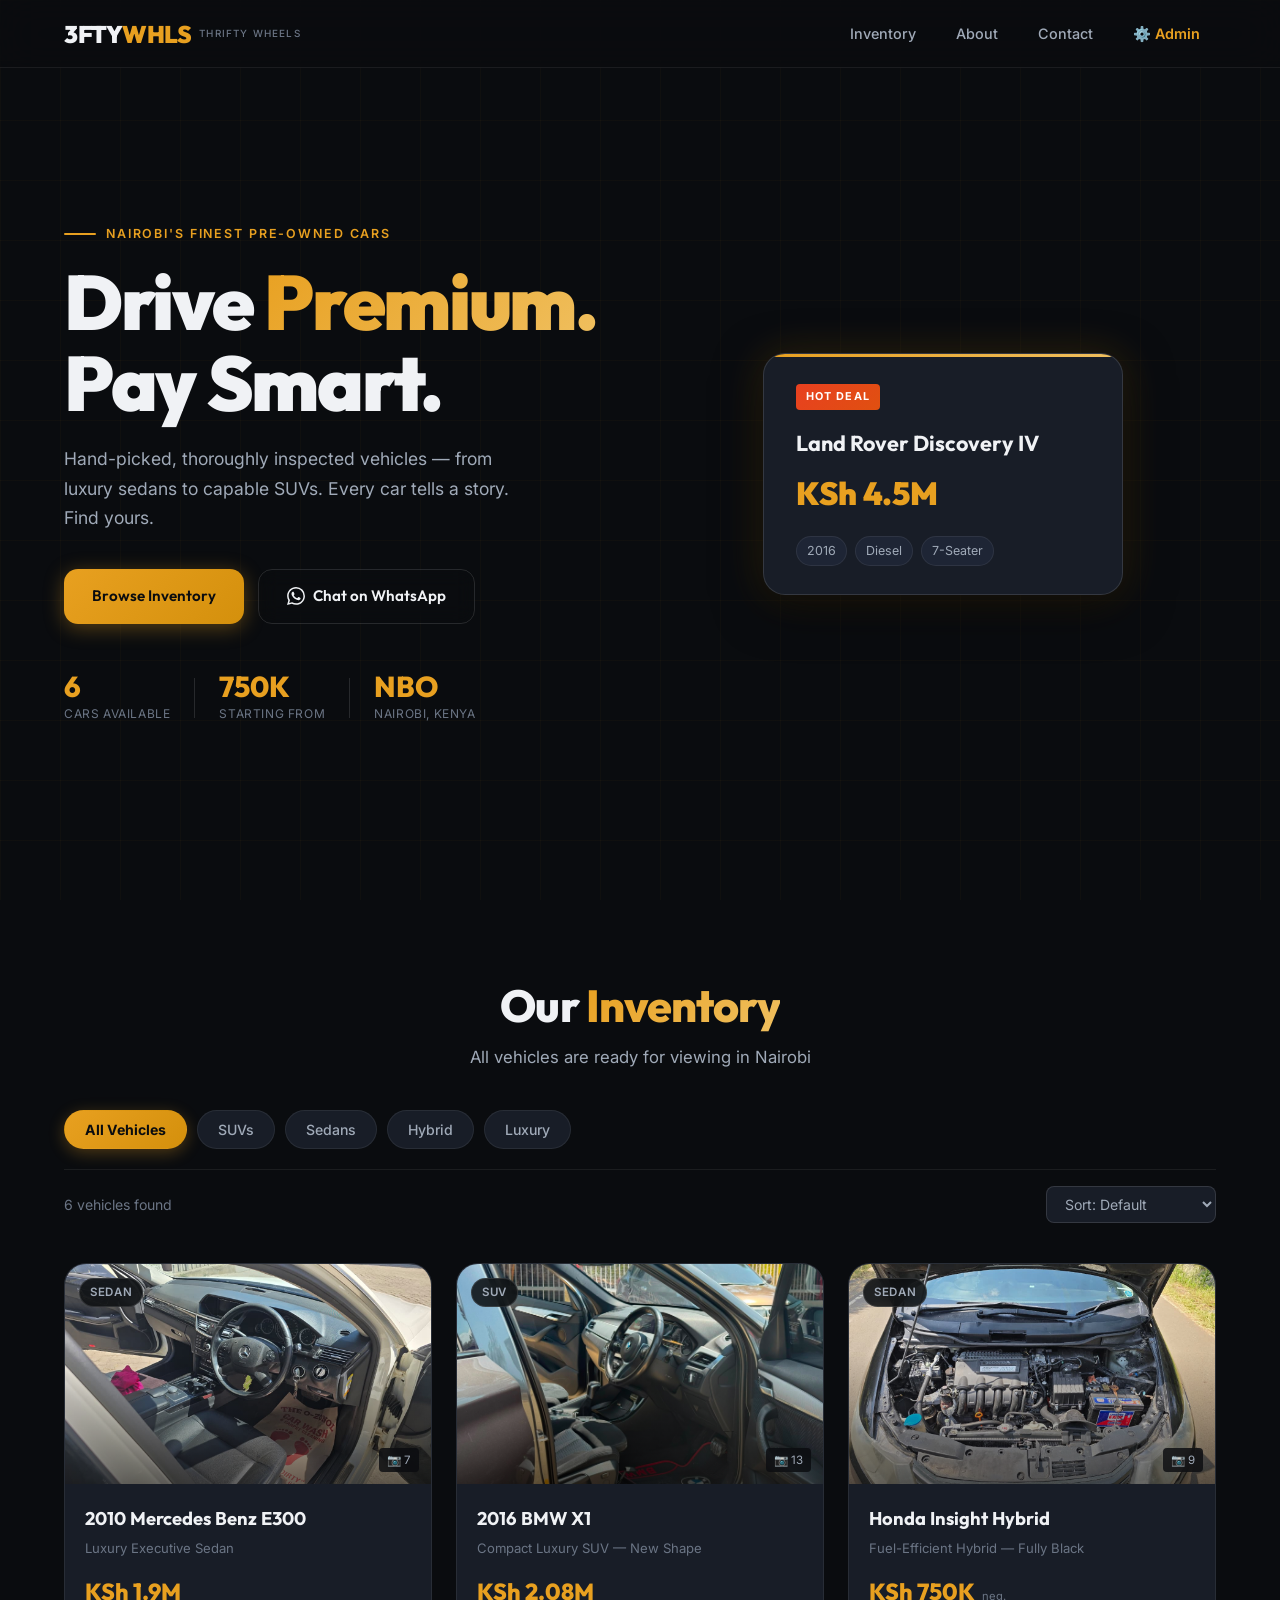
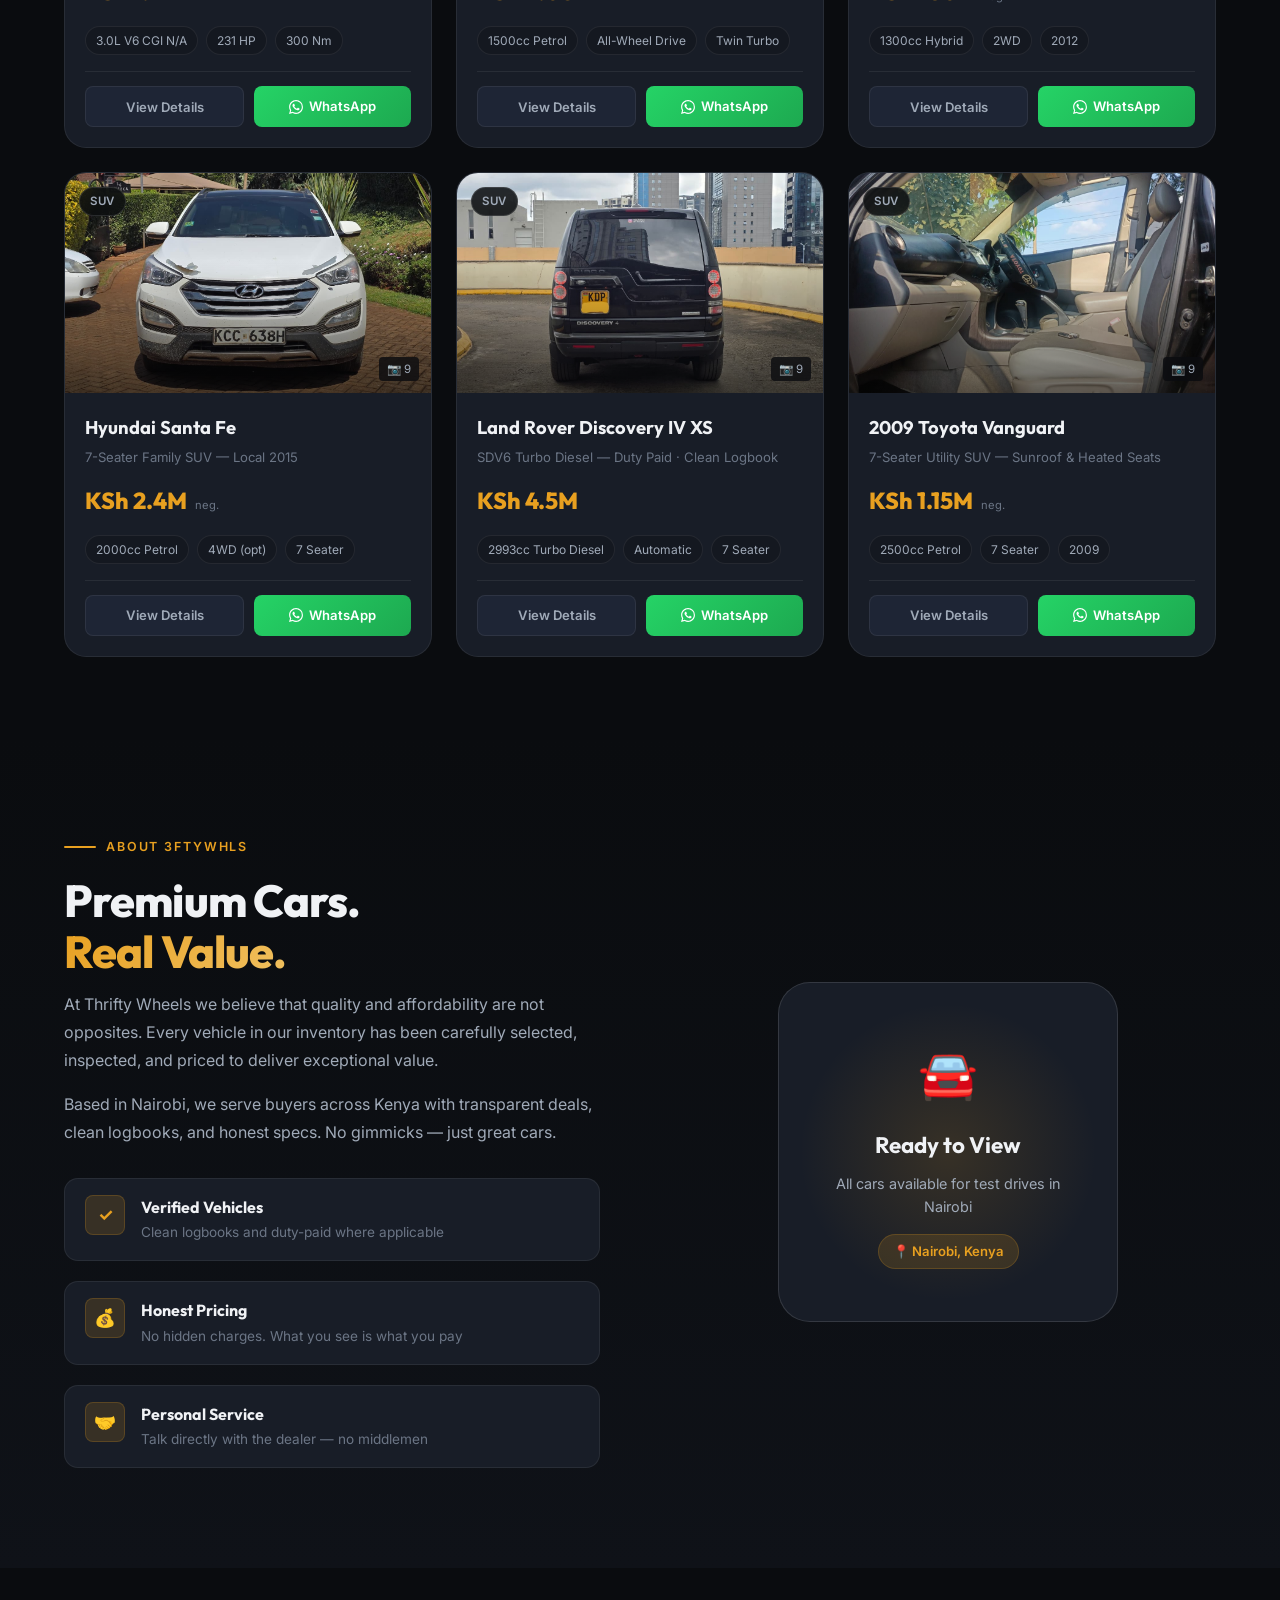
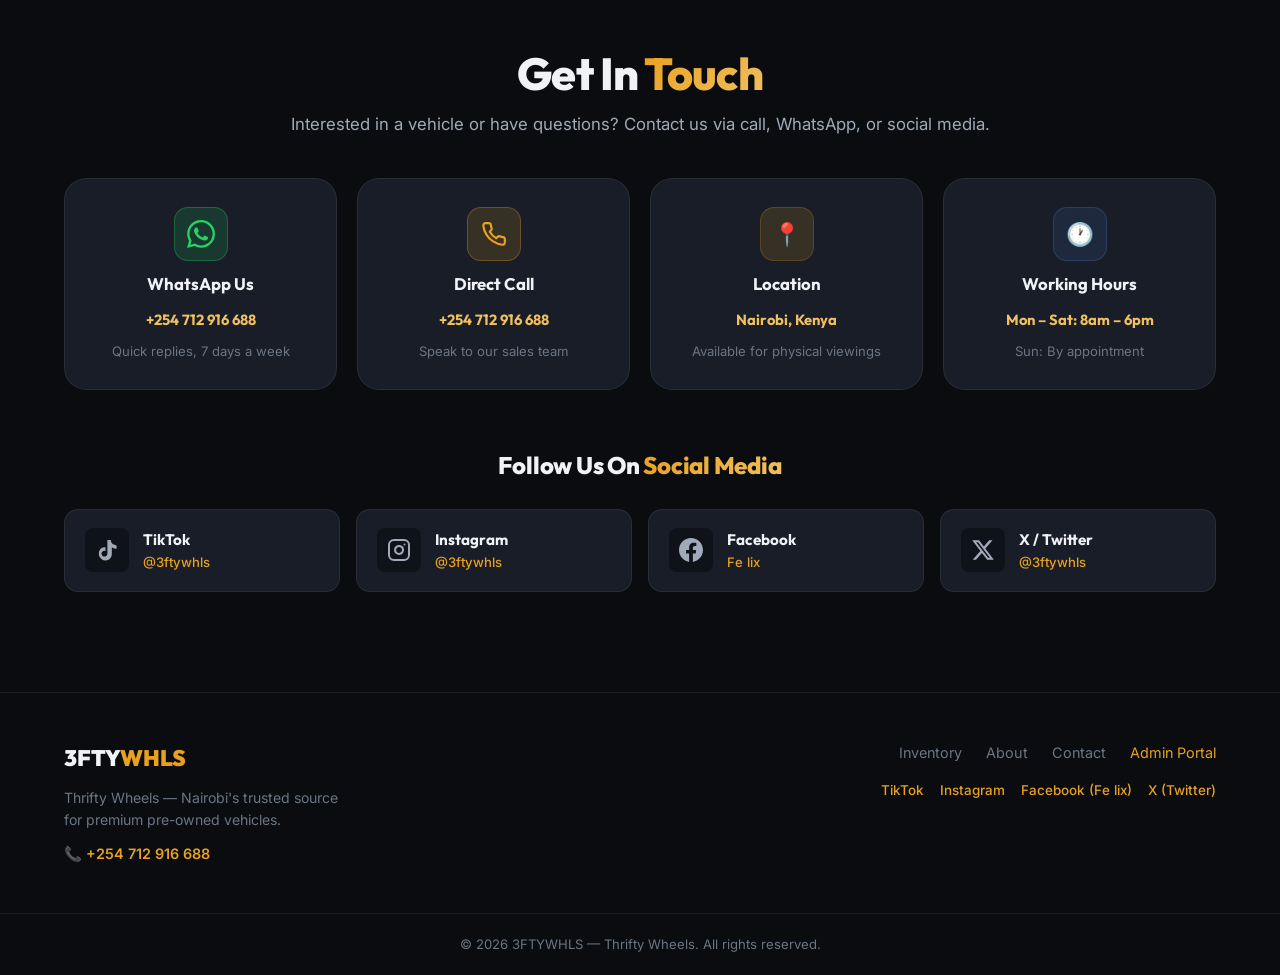
==== commit 9d895a54: "Add Toyota Vanguard, updated contact & social media links, and Admin Management Portal" ====
--- a/index.html
+++ b/index.html
@@ -26,6 +26,7 @@
         <a href="#listings" class="nav-link">Inventory</a>
         <a href="#about" class="nav-link">About</a>
         <a href="#contact" class="nav-link">Contact</a>
+        <a href="admin.html" class="nav-link" style="color: var(--accent); font-weight: 600;">⚙️ Admin</a>
       </nav>
       <button class="burger" id="burger" aria-label="Menu">
         <span></span><span></span><span></span>
@@ -42,13 +43,13 @@
       <p class="hero-desc">Hand-picked, thoroughly inspected vehicles — from luxury sedans to capable SUVs. Every car tells a story. Find yours.</p>
       <div class="hero-cta-group">
         <a href="#listings" class="btn btn-primary" id="hero-browse-btn">Browse Inventory</a>
-        <a href="https://wa.me/254700000000" target="_blank" rel="noopener" class="btn btn-outline" id="hero-whatsapp-btn">
+        <a href="https://wa.me/254712916688" target="_blank" rel="noopener" class="btn btn-outline" id="hero-whatsapp-btn">
           <svg width="18" height="18" viewBox="0 0 24 24" fill="currentColor"><path d="M17.472 14.382c-.297-.149-1.758-.867-2.03-.967-.273-.099-.471-.148-.67.15-.197.297-.767.966-.94 1.164-.173.199-.347.223-.644.075-.297-.15-1.255-.463-2.39-1.475-.883-.788-1.48-1.761-1.653-2.059-.173-.297-.018-.458.13-.606.134-.133.298-.347.446-.52.149-.174.198-.298.298-.497.099-.198.05-.371-.025-.52-.075-.149-.669-1.612-.916-2.207-.242-.579-.487-.5-.669-.51-.173-.008-.371-.01-.57-.01-.198 0-.52.074-.792.372-.272.297-1.04 1.016-1.04 2.479 0 1.462 1.065 2.875 1.213 3.074.149.198 2.096 3.2 5.077 4.487.709.306 1.262.489 1.694.625.712.227 1.36.195 1.871.118.571-.085 1.758-.719 2.006-1.413.248-.694.248-1.289.173-1.413-.074-.124-.272-.198-.57-.347m-5.421 7.403h-.004a9.87 9.87 0 01-5.031-1.378l-.361-.214-3.741.982.998-3.648-.235-.374a9.86 9.86 0 01-1.51-5.26c.001-5.45 4.436-9.884 9.888-9.884 2.64 0 5.122 1.03 6.988 2.898a9.825 9.825 0 012.893 6.994c-.003 5.45-4.437 9.884-9.885 9.884m8.413-18.297A11.815 11.815 0 0012.05 0C5.495 0 .16 5.335.157 11.892c0 2.096.547 4.142 1.588 5.945L.057 24l6.305-1.654a11.882 11.882 0 005.683 1.448h.005c6.554 0 11.89-5.335 11.893-11.893a11.821 11.821 0 00-3.48-8.413z"/></svg>
           Chat on WhatsApp
         </a>
       </div>
       <div class="hero-stats">
-        <div class="stat"><span class="stat-num">5</span><span class="stat-label">Cars Available</span></div>
+        <div class="stat"><span class="stat-num">6</span><span class="stat-label">Cars Available</span></div>
         <div class="stat-divider"></div>
         <div class="stat"><span class="stat-num">750K</span><span class="stat-label">Starting From</span></div>
         <div class="stat-divider"></div>
@@ -82,7 +83,7 @@
         <button class="filter-btn" data-filter="luxury" id="filter-luxury">Luxury</button>
       </div>
       <div class="sort-bar">
-        <span class="results-count" id="results-count">5 vehicles found</span>
+        <span class="results-count" id="results-count">6 vehicles found</span>
         <select class="sort-select" id="sort-select">
           <option value="default">Sort: Default</option>
           <option value="price-asc">Price: Low to High</option>
@@ -179,25 +180,96 @@
     <div class="container">
       <div class="section-header">
         <h2 class="section-title">Get In <span class="gradient-text">Touch</span></h2>
-        <p class="section-sub">Interested in a car? Drop us a message and we will get back to you fast.</p>
-      </div>
+        <p class="section-sub">Interested in a vehicle or have questions? Contact us via call, WhatsApp, or social media.</p>
+      </div>
+
       <div class="contact-cards">
-        <a href="https://wa.me/254700000000?text=Hi%2C%20I%27m%20interested%20in%20a%20car%20from%203FTYWHLS" target="_blank" rel="noopener" class="contact-card" id="contact-wa">
+        <a href="https://wa.me/254712916688?text=Hi%2C%20I%27m%20interested%20in%20a%20car%20from%203FTYWHLS" target="_blank" rel="noopener" class="contact-card" id="contact-wa">
           <div class="cc-icon wa-icon">
             <svg width="28" height="28" viewBox="0 0 24 24" fill="currentColor"><path d="M17.472 14.382c-.297-.149-1.758-.867-2.03-.967-.273-.099-.471-.148-.67.15-.197.297-.767.966-.94 1.164-.173.199-.347.223-.644.075-.297-.15-1.255-.463-2.39-1.475-.883-.788-1.48-1.761-1.653-2.059-.173-.297-.018-.458.13-.606.134-.133.298-.347.446-.52.149-.174.198-.298.298-.497.099-.198.05-.371-.025-.52-.075-.149-.669-1.612-.916-2.207-.242-.579-.487-.5-.669-.51-.173-.008-.371-.01-.57-.01-.198 0-.52.074-.792.372-.272.297-1.04 1.016-1.04 2.479 0 1.462 1.065 2.875 1.213 3.074.149.198 2.096 3.2 5.077 4.487.709.306 1.262.489 1.694.625.712.227 1.36.195 1.871.118.571-.085 1.758-.719 2.006-1.413.248-.694.248-1.289.173-1.413-.074-.124-.272-.198-.57-.347m-5.421 7.403h-.004a9.87 9.87 0 01-5.031-1.378l-.361-.214-3.741.982.998-3.648-.235-.374a9.86 9.86 0 01-1.51-5.26c.001-5.45 4.436-9.884 9.888-9.884 2.64 0 5.122 1.03 6.988 2.898a9.825 9.825 0 012.893 6.994c-.003 5.45-4.437 9.884-9.885 9.884m8.413-18.297A11.815 11.815 0 0012.05 0C5.495 0 .16 5.335.157 11.892c0 2.096.547 4.142 1.588 5.945L.057 24l6.305-1.654a11.882 11.882 0 005.683 1.448h.005c6.554 0 11.89-5.335 11.893-11.893a11.821 11.821 0 00-3.48-8.413z"/></svg>
           </div>
           <div class="cc-label">WhatsApp Us</div>
+          <div class="cc-value">+254 712 916 688</div>
           <div class="cc-sub">Quick replies, 7 days a week</div>
         </a>
+
+        <a href="tel:+254712916688" class="contact-card" id="contact-phone">
+          <div class="cc-icon phone-icon">
+            <svg width="26" height="26" viewBox="0 0 24 24" fill="none" stroke="currentColor" stroke-width="2" stroke-linecap="round" stroke-linejoin="round"><path d="M22 16.92v3a2 2 0 0 1-2.18 2 19.79 19.79 0 0 1-8.63-3.07 19.5 19.5 0 0 1-6-6 19.79 19.79 0 0 1-3.07-8.67A2 2 0 0 1 4.11 2h3a2 2 0 0 1 2 1.72 12.84 12.84 0 0 0 .7 2.81 2 2 0 0 1-.45 2.11L8.09 9.91a16 16 0 0 0 6 6l1.27-1.27a2 2 0 0 1 2.11-.45 12.84 12.84 0 0 0 2.81.7A2 2 0 0 1 22 16.92z"></path></svg>
+          </div>
+          <div class="cc-label">Direct Call</div>
+          <div class="cc-value">+254 712 916 688</div>
+          <div class="cc-sub">Speak to our sales team</div>
+        </a>
+
         <div class="contact-card" id="contact-location">
           <div class="cc-icon loc-icon">&#128205;</div>
           <div class="cc-label">Location</div>
-          <div class="cc-sub">Nairobi, Kenya<br />Available for viewings</div>
-        </div>
+          <div class="cc-value">Nairobi, Kenya</div>
+          <div class="cc-sub">Available for physical viewings</div>
+        </div>
+
         <div class="contact-card" id="contact-hours">
           <div class="cc-icon hrs-icon">&#128336;</div>
           <div class="cc-label">Working Hours</div>
-          <div class="cc-sub">Mon &ndash; Sat: 8am &ndash; 6pm<br />Sun: By appointment</div>
+          <div class="cc-value">Mon &ndash; Sat: 8am &ndash; 6pm</div>
+          <div class="cc-sub">Sun: By appointment</div>
+        </div>
+      </div>
+
+      <!-- SOCIAL MEDIA CONNECT SECTION -->
+      <div class="social-wrapper">
+        <h3 class="social-title">Follow Us On <span class="gradient-text">Social Media</span></h3>
+        <div class="social-grid">
+          <a href="https://www.tiktok.com/@3ftywhls" target="_blank" rel="noopener" class="social-card tiktok" id="social-tiktok">
+            <div class="social-icon">
+              <svg width="24" height="24" viewBox="0 0 24 24" fill="currentColor">
+                <path d="M19.589 6.686a4.793 4.793 0 01-3.77-4.245V2h-3.445v13.672a2.896 2.896 0 01-5.201 1.743 2.895 2.895 0 013.314-4.509v-3.73a6.634 6.634 0 00-1.576.19 6.638 6.638 0 00-5.1 6.425 6.638 6.638 0 009.68 5.86 6.63 6.63 0 003.327-5.73V9.32a8.217 8.217 0 004.771 1.516V7.391a4.79 4.79 0 01-1.99-.705z"/>
+              </svg>
+            </div>
+            <div class="social-info">
+              <div class="social-platform">TikTok</div>
+              <div class="social-handle">@3ftywhls</div>
+            </div>
+          </a>
+
+          <a href="https://www.instagram.com/3ftywhls" target="_blank" rel="noopener" class="social-card instagram" id="social-instagram">
+            <div class="social-icon">
+              <svg width="24" height="24" viewBox="0 0 24 24" fill="none" stroke="currentColor" stroke-width="2" stroke-linecap="round" stroke-linejoin="round">
+                <rect x="2" y="2" width="20" height="20" rx="5" ry="5"></rect>
+                <path d="M16 11.37A4 4 0 1 1 12.63 8 4 4 0 0 1 16 11.37z"></path>
+                <line x1="17.5" y1="6.5" x2="17.51" y2="6.5"></line>
+              </svg>
+            </div>
+            <div class="social-info">
+              <div class="social-platform">Instagram</div>
+              <div class="social-handle">@3ftywhls</div>
+            </div>
+          </a>
+
+          <a href="https://www.facebook.com/" target="_blank" rel="noopener" class="social-card facebook" id="social-facebook">
+            <div class="social-icon">
+              <svg width="24" height="24" viewBox="0 0 24 24" fill="currentColor">
+                <path d="M24 12.073c0-6.627-5.373-12-12-12s-12 5.373-12 12c0 5.99 4.388 10.954 10.125 11.854v-8.385H7.078v-3.47h3.047V9.43c0-3.007 1.792-4.669 4.533-4.669 1.312 0 2.686.235 2.686.235v2.953H15.83c-1.491 0-1.956.925-1.956 1.874v2.25h3.328l-.532 3.47h-2.796v8.385C19.612 23.027 24 18.062 24 12.073z"/>
+              </svg>
+            </div>
+            <div class="social-info">
+              <div class="social-platform">Facebook</div>
+              <div class="social-handle">Fe lix</div>
+            </div>
+          </a>
+
+          <a href="https://x.com/3ftywhls" target="_blank" rel="noopener" class="social-card twitter" id="social-x">
+            <div class="social-icon">
+              <svg width="24" height="24" viewBox="0 0 24 24" fill="currentColor">
+                <path d="M18.244 2.25h3.308l-7.227 8.26 8.502 11.24H16.17l-5.214-6.817L4.99 21.75H1.68l7.73-8.835L1.254 2.25H8.08l4.713 6.231zm-1.161 17.52h1.833L7.084 4.126H5.117z"/>
+              </svg>
+            </div>
+            <div class="social-info">
+              <div class="social-platform">X / Twitter</div>
+              <div class="social-handle">@3ftywhls</div>
+            </div>
+          </a>
         </div>
       </div>
     </div>
@@ -209,11 +281,21 @@
       <div class="footer-brand">
         <div class="footer-logo"><span class="logo-mark">3FTY</span><span class="logo-accent">WHLS</span></div>
         <p>Thrifty Wheels &mdash; Nairobi's trusted source for premium pre-owned vehicles.</p>
-      </div>
-      <div class="footer-links">
-        <a href="#listings">Inventory</a>
-        <a href="#about">About</a>
-        <a href="#contact">Contact</a>
+        <p class="footer-phone">📞 <a href="tel:+254712916688">+254 712 916 688</a></p>
+      </div>
+      <div class="footer-links-group">
+        <div class="footer-links">
+          <a href="#listings">Inventory</a>
+          <a href="#about">About</a>
+          <a href="#contact">Contact</a>
+          <a href="admin.html" style="color: var(--accent);">Admin Portal</a>
+        </div>
+        <div class="footer-socials">
+          <a href="https://www.tiktok.com/@3ftywhls" target="_blank" rel="noopener" aria-label="TikTok">TikTok</a>
+          <a href="https://www.instagram.com/3ftywhls" target="_blank" rel="noopener" aria-label="Instagram">Instagram</a>
+          <a href="https://www.facebook.com/" target="_blank" rel="noopener" aria-label="Facebook">Facebook (Fe lix)</a>
+          <a href="https://x.com/3ftywhls" target="_blank" rel="noopener" aria-label="X Twitter">X (Twitter)</a>
+        </div>
       </div>
     </div>
     <div class="footer-bottom">
--- a/style.css
+++ b/style.css
@@ -1014,7 +1014,7 @@
 
 .contact-cards {
   display: grid;
-  grid-template-columns: repeat(3, 1fr);
+  grid-template-columns: repeat(4, 1fr);
   gap: 20px;
 }
 
@@ -1022,14 +1022,14 @@
   background: var(--surface);
   border: 1px solid var(--border);
   border-radius: var(--radius-lg);
-  padding: 32px 24px;
+  padding: 28px 20px;
   text-align: center;
   cursor: pointer;
   transition: var(--transition);
   display: flex;
   flex-direction: column;
   align-items: center;
-  gap: 12px;
+  gap: 10px;
 }
 
 .contact-card:hover {
@@ -1039,16 +1039,17 @@
 }
 
 .cc-icon {
-  width: 60px;
-  height: 60px;
+  width: 54px;
+  height: 54px;
   border-radius: var(--radius);
   display: flex;
   align-items: center;
   justify-content: center;
-  font-size: 1.5rem;
+  font-size: 1.4rem;
 }
 
 .wa-icon { background: rgba(37,211,102,0.15); border: 1px solid rgba(37,211,102,0.3); color: var(--wa); }
+.phone-icon { background: rgba(232,160,32,0.15); border: 1px solid rgba(232,160,32,0.3); color: var(--accent); }
 .loc-icon { background: var(--accent-dim); border: 1px solid rgba(232,160,32,0.2); }
 .hrs-icon { background: rgba(100,150,255,0.1); border: 1px solid rgba(100,150,255,0.2); }
 
@@ -1058,11 +1059,100 @@
   font-weight: 700;
 }
 
+.cc-value {
+  font-family: var(--font-head);
+  font-size: 0.92rem;
+  font-weight: 700;
+  color: var(--accent2);
+}
+
 .cc-sub {
-  font-size: 0.85rem;
+  font-size: 0.82rem;
   color: var(--text3);
-  line-height: 1.6;
-}
+  line-height: 1.5;
+}
+
+/* ── Social Media Section ──────────────────────────────────── */
+.social-wrapper {
+  margin-top: 56px;
+  text-align: center;
+}
+
+.social-title {
+  font-family: var(--font-head);
+  font-size: 1.5rem;
+  font-weight: 800;
+  margin-bottom: 24px;
+  letter-spacing: -0.01em;
+}
+
+.social-grid {
+  display: grid;
+  grid-template-columns: repeat(4, 1fr);
+  gap: 16px;
+}
+
+.social-card {
+  display: flex;
+  align-items: center;
+  gap: 14px;
+  padding: 18px 20px;
+  background: var(--surface);
+  border: 1px solid var(--border);
+  border-radius: var(--radius);
+  transition: var(--transition);
+  text-align: left;
+}
+
+.social-card:hover {
+  transform: translateY(-3px);
+  border-color: var(--border2);
+  box-shadow: var(--shadow);
+}
+
+.social-icon {
+  width: 44px;
+  height: 44px;
+  border-radius: var(--radius-sm);
+  background: var(--bg2);
+  display: flex;
+  align-items: center;
+  justify-content: center;
+  color: var(--text2);
+  transition: var(--transition);
+  flex-shrink: 0;
+}
+
+.social-info {
+  display: flex;
+  flex-direction: column;
+}
+
+.social-platform {
+  font-family: var(--font-head);
+  font-size: 0.95rem;
+  font-weight: 700;
+  color: var(--text);
+}
+
+.social-handle {
+  font-size: 0.82rem;
+  color: var(--accent);
+  font-weight: 500;
+}
+
+/* Platform specific hover states */
+.social-card.tiktok:hover { border-color: rgba(0, 242, 254, 0.4); }
+.social-card.tiktok:hover .social-icon { background: rgba(0, 242, 254, 0.15); color: #00f2fe; }
+
+.social-card.instagram:hover { border-color: rgba(225, 48, 108, 0.4); }
+.social-card.instagram:hover .social-icon { background: rgba(225, 48, 108, 0.15); color: #e1306c; }
+
+.social-card.facebook:hover { border-color: rgba(24, 119, 242, 0.4); }
+.social-card.facebook:hover .social-icon { background: rgba(24, 119, 242, 0.15); color: #1877f2; }
+
+.social-card.twitter:hover { border-color: rgba(255, 255, 255, 0.4); }
+.social-card.twitter:hover .social-icon { background: rgba(255, 255, 255, 0.15); color: #ffffff; }
 
 /* ── Footer ───────────────────────────────────────────────── */
 .footer {
@@ -1080,7 +1170,7 @@
 .footer-brand {
   display: flex;
   flex-direction: column;
-  gap: 12px;
+  gap: 10px;
 }
 
 .footer-logo {
@@ -1096,6 +1186,29 @@
   line-height: 1.6;
 }
 
+.footer-phone {
+  font-size: 0.9rem !important;
+  color: var(--text2) !important;
+}
+
+.footer-phone a {
+  color: var(--accent);
+  font-weight: 600;
+  transition: var(--transition);
+}
+
+.footer-phone a:hover {
+  color: var(--accent2);
+  text-decoration: underline;
+}
+
+.footer-links-group {
+  display: flex;
+  flex-direction: column;
+  align-items: flex-end;
+  gap: 16px;
+}
+
 .footer-links {
   display: flex;
   gap: 24px;
@@ -1109,6 +1222,24 @@
 }
 
 .footer-links a:hover { color: var(--text); }
+
+.footer-socials {
+  display: flex;
+  gap: 16px;
+  align-items: center;
+}
+
+.footer-socials a {
+  color: var(--accent);
+  font-size: 0.84rem;
+  font-weight: 500;
+  transition: var(--transition);
+}
+
+.footer-socials a:hover {
+  color: var(--accent2);
+  text-decoration: underline;
+}
 
 .footer-bottom {
   border-top: 1px solid var(--border);
@@ -1145,7 +1276,7 @@
 }
 
 /* ── Responsive ───────────────────────────────────────────── */
-@media (max-width: 900px) {
+@media (max-width: 960px) {
   .hero {
     grid-template-columns: 1fr;
     min-height: auto;
@@ -1164,7 +1295,9 @@
   .about-inner { grid-template-columns: 1fr; gap: 40px; }
   .about-visual { display: none; }
 
-  .contact-cards { grid-template-columns: 1fr; }
+  .contact-cards { grid-template-columns: repeat(2, 1fr); }
+  .social-grid { grid-template-columns: repeat(2, 1fr); }
+  .footer-links-group { align-items: flex-start; }
 }
 
 @media (max-width: 600px) {
@@ -1189,4 +1322,6 @@
 
   .footer-inner { flex-direction: column; gap: 24px; }
   .contact-cards { grid-template-columns: 1fr; }
-}
+  .social-grid { grid-template-columns: 1fr; }
+  .footer-links-group { align-items: flex-start; }
+}
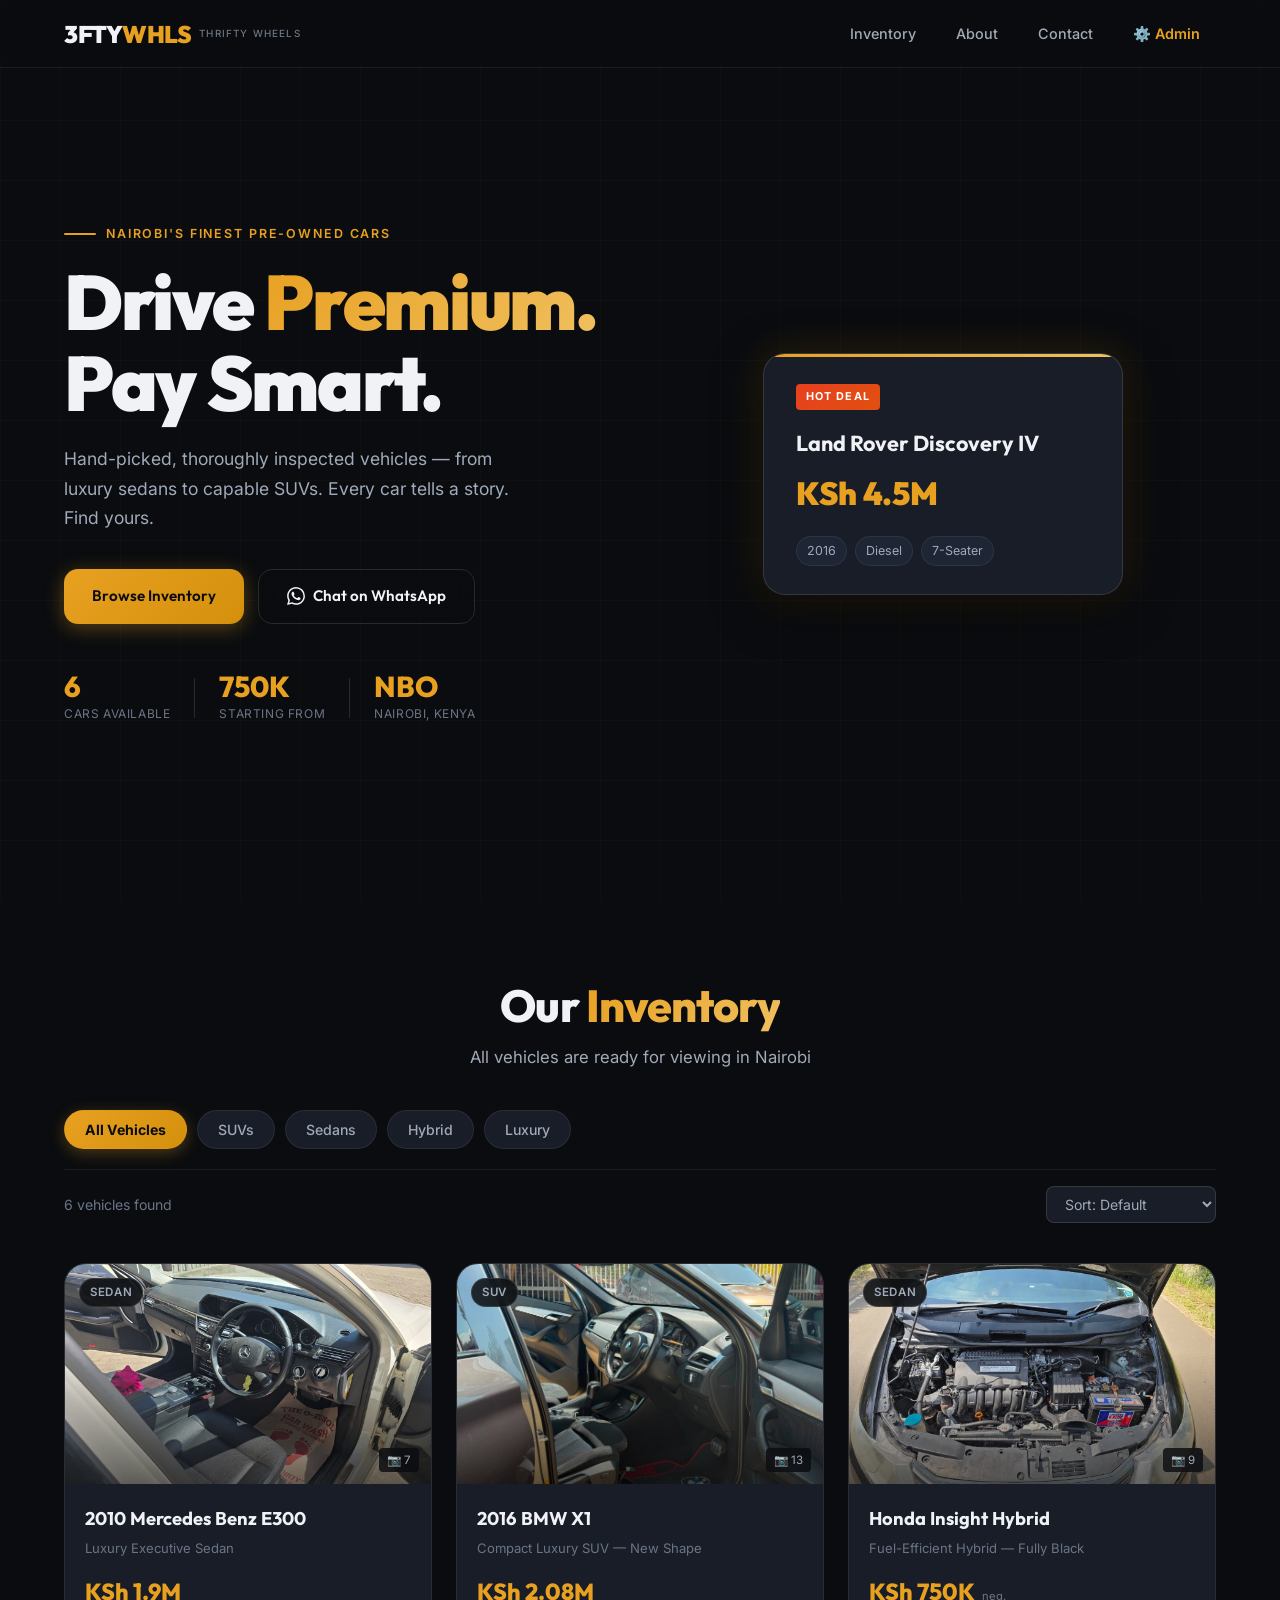
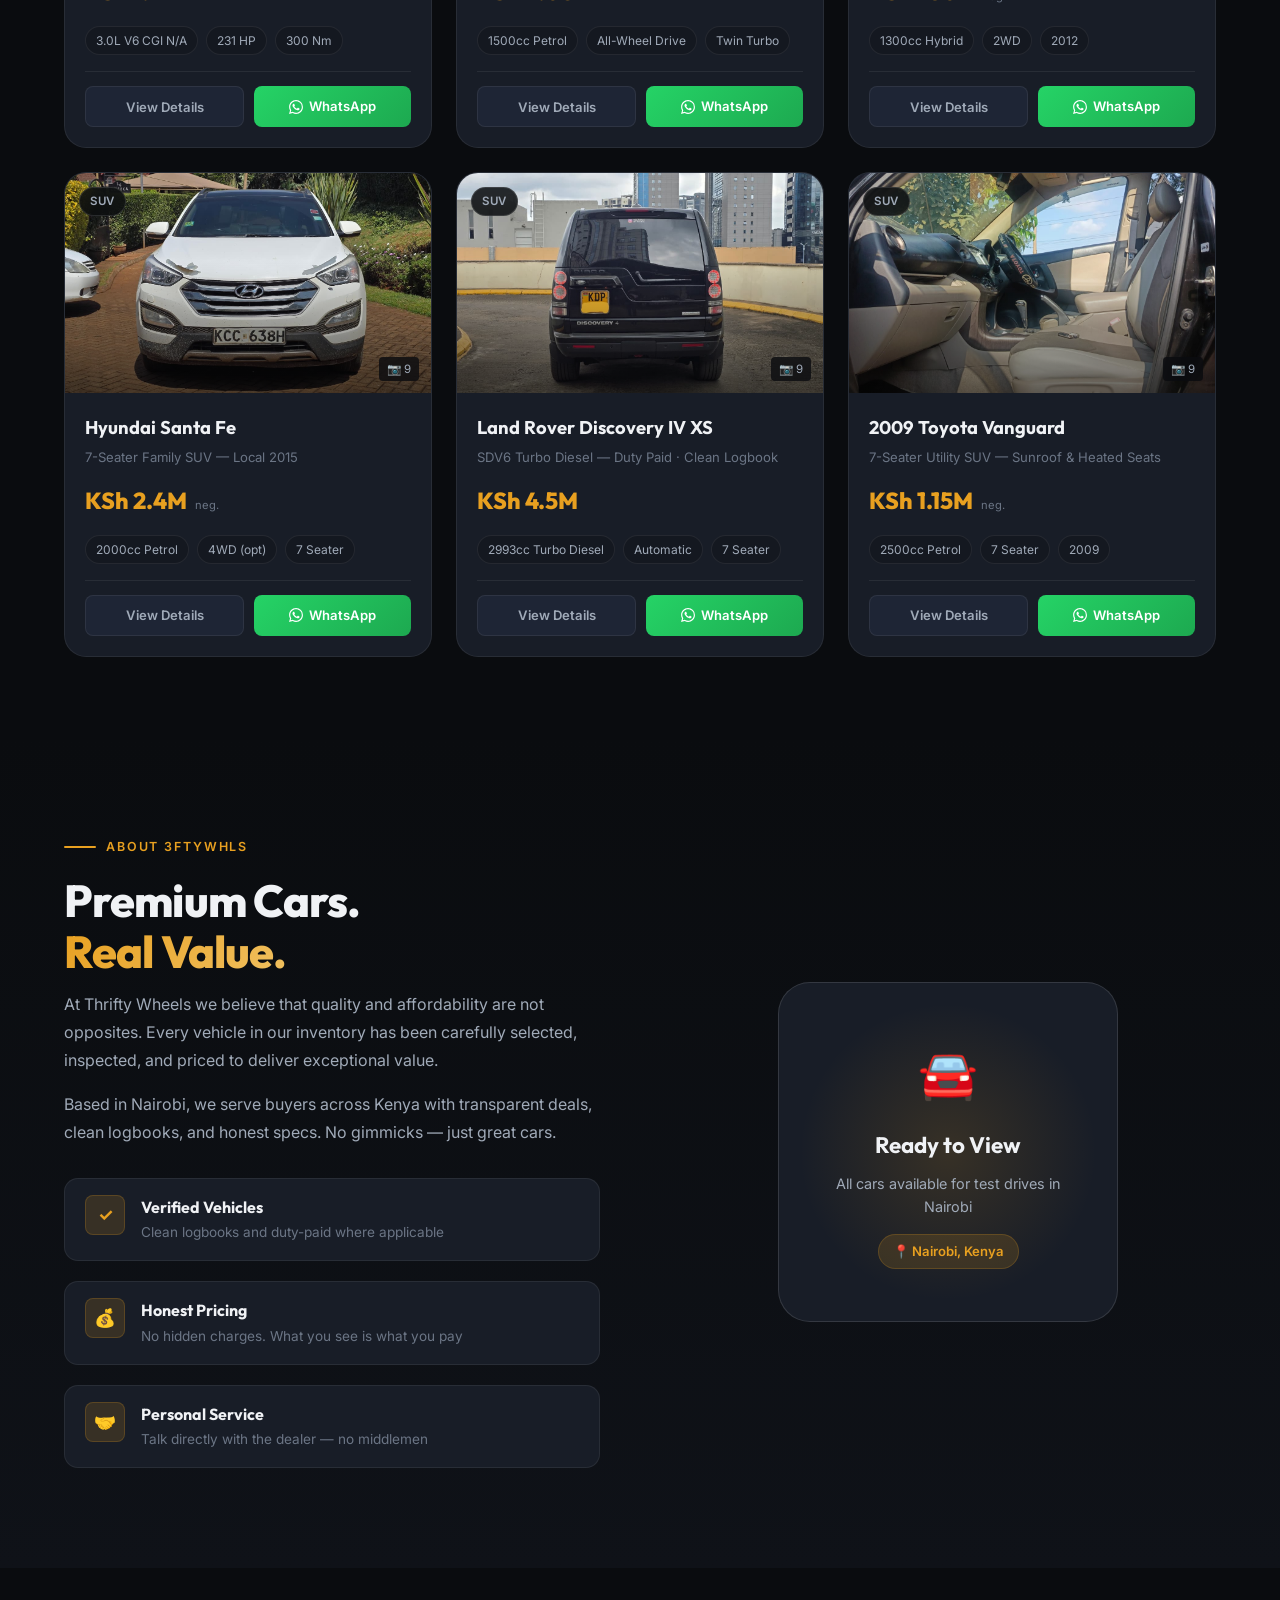
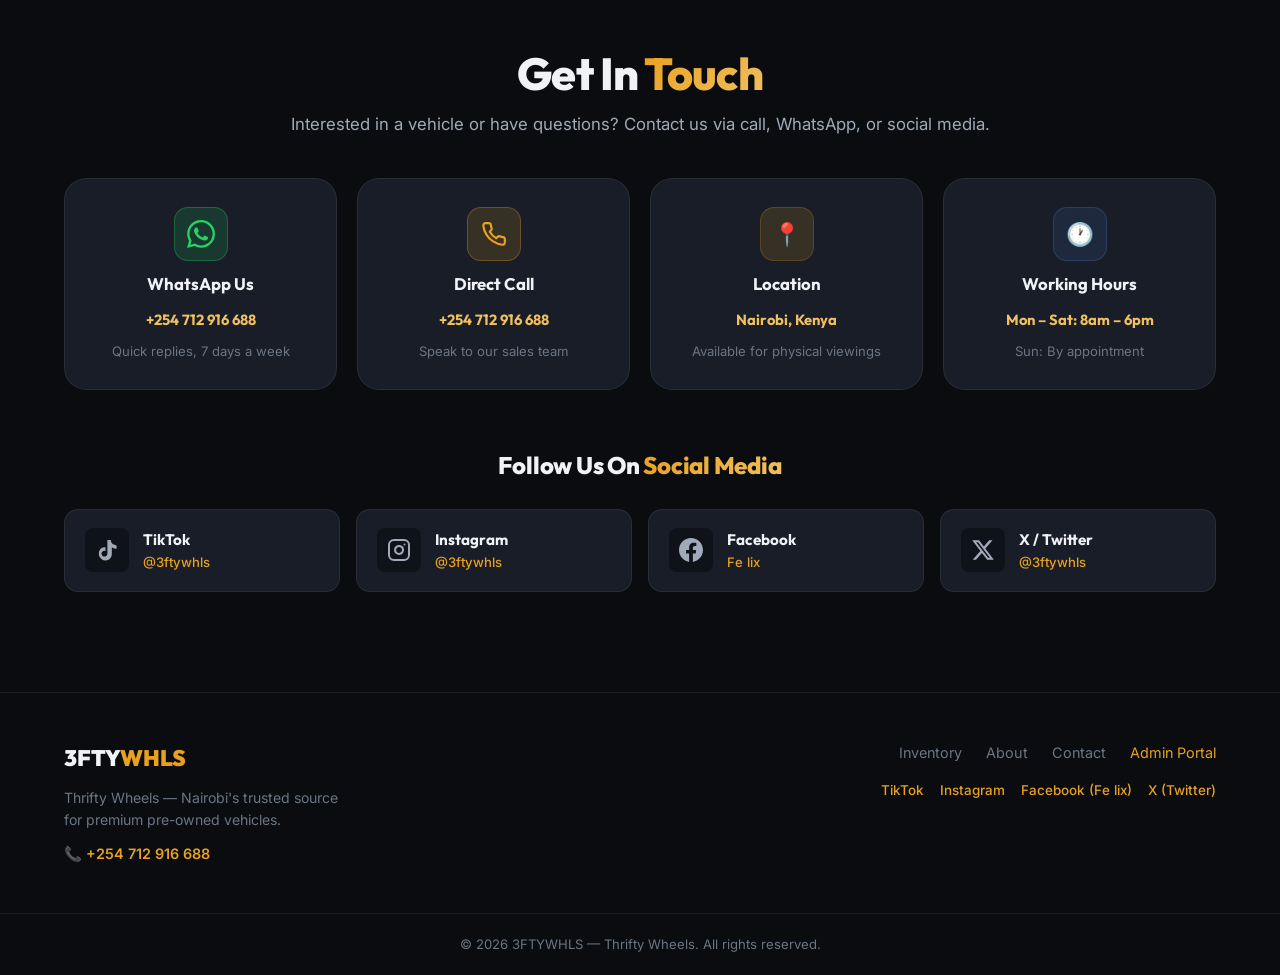
==== commit f5f1d7ca: "Production launch readiness audit: XSS security hardening, SEO metadata, and Schema.org integration" ====
--- a/index.html
+++ b/index.html
@@ -4,10 +4,48 @@
   <meta charset="UTF-8" />
   <meta name="viewport" content="width=device-width, initial-scale=1.0" />
   <title>3FTYWHLS — Thrifty Wheels | Premium Pre-Owned Vehicles in Nairobi</title>
-  <meta name="description" content="3FTYWHLS (Thrifty Wheels) — Browse our curated selection of premium pre-owned vehicles in Nairobi, Kenya. Mercedes Benz, BMW, Land Rover and more." />
-  <meta property="og:title" content="3FTYWHLS — Thrifty Wheels" />
-  <meta property="og:description" content="Premium pre-owned vehicles. Nairobi, Kenya." />
+  <meta name="description" content="3FTYWHLS (Thrifty Wheels) — Browse our curated selection of premium pre-owned vehicles in Nairobi, Kenya. Mercedes Benz, BMW, Land Rover, Toyota Vanguard and more." />
+  <meta name="keywords" content="used cars Nairobi, pre-owned luxury cars Kenya, Mercedes Benz Nairobi, BMW X1 Kenya, Toyota Vanguard Nairobi, Land Rover Discovery Nairobi, Thrifty Wheels, 3ftywhls" />
+  <meta name="author" content="3FTYWHLS — Thrifty Wheels" />
+  <meta name="robots" content="index, follow" />
+
+  <!-- OpenGraph Social Metadata -->
+  <meta property="og:title" content="3FTYWHLS — Thrifty Wheels | Premium Pre-Owned Vehicles" />
+  <meta property="og:description" content="Hand-picked, thoroughly inspected vehicles in Nairobi, Kenya. Mercedes Benz, BMW, Land Rover, Toyota and more." />
   <meta property="og:type" content="website" />
+  <meta property="og:site_name" content="3FTYWHLS — Thrifty Wheels" />
+
+  <!-- Twitter Card Metadata -->
+  <meta name="twitter:card" content="summary_large_image" />
+  <meta name="twitter:title" content="3FTYWHLS — Thrifty Wheels" />
+  <meta name="twitter:description" content="Premium pre-owned vehicles in Nairobi, Kenya." />
+
+  <!-- Favicon SVG -->
+  <link rel="icon" type="image/svg+xml" href="data:image/svg+xml,<svg xmlns='http://www.w3.org/2000/svg' viewBox='0 0 100 100'><circle cx='50' cy='50' r='46' fill='%230a0c0f' stroke='%23e8a020' stroke-width='8'/><path d='M50 15 L50 85 M15 50 L85 50 M25 25 L75 75 M25 75 L75 25' stroke='%23e8a020' stroke-width='6'/><circle cx='50' cy='50' r='14' fill='%23e8a020'/></svg>" />
+
+  <!-- Schema.org AutoDealer JSON-LD -->
+  <script type="application/ld+json">
+  {
+    "@context": "https://schema.org",
+    "@type": "AutoDealer",
+    "name": "3FTYWHLS — Thrifty Wheels",
+    "description": "Nairobi's trusted source for premium pre-owned vehicles.",
+    "telephone": "+254712916688",
+    "address": {
+      "@type": "PostalAddress",
+      "addressLocality": "Nairobi",
+      "addressCountry": "KE"
+    },
+    "openingHours": "Mo-Sa 08:00-18:00",
+    "priceRange": "KSh 750K - KSh 4.5M",
+    "sameAs": [
+      "https://www.tiktok.com/@3ftywhls",
+      "https://www.instagram.com/3ftywhls",
+      "https://x.com/3ftywhls"
+    ]
+  }
+  </script>
+
   <link rel="preconnect" href="https://fonts.googleapis.com" />
   <link rel="preconnect" href="https://fonts.gstatic.com" crossorigin />
   <link href="https://fonts.googleapis.com/css2?family=Outfit:wght@300;400;500;600;700;800;900&family=Inter:wght@300;400;500;600&display=swap" rel="stylesheet" />
@@ -184,7 +222,7 @@
       </div>
 
       <div class="contact-cards">
-        <a href="https://wa.me/254712916688?text=Hi%2C%20I%27m%20interested%20in%20a%20car%20from%203FTYWHLS" target="_blank" rel="noopener" class="contact-card" id="contact-wa">
+        <a href="https://wa.me/254712916688?text=Hi%2C%20I%27m%20interested%20in%20a%20car%20from%203FTYWHLS" target="_blank" rel="noopener noreferrer" class="contact-card" id="contact-wa">
           <div class="cc-icon wa-icon">
             <svg width="28" height="28" viewBox="0 0 24 24" fill="currentColor"><path d="M17.472 14.382c-.297-.149-1.758-.867-2.03-.967-.273-.099-.471-.148-.67.15-.197.297-.767.966-.94 1.164-.173.199-.347.223-.644.075-.297-.15-1.255-.463-2.39-1.475-.883-.788-1.48-1.761-1.653-2.059-.173-.297-.018-.458.13-.606.134-.133.298-.347.446-.52.149-.174.198-.298.298-.497.099-.198.05-.371-.025-.52-.075-.149-.669-1.612-.916-2.207-.242-.579-.487-.5-.669-.51-.173-.008-.371-.01-.57-.01-.198 0-.52.074-.792.372-.272.297-1.04 1.016-1.04 2.479 0 1.462 1.065 2.875 1.213 3.074.149.198 2.096 3.2 5.077 4.487.709.306 1.262.489 1.694.625.712.227 1.36.195 1.871.118.571-.085 1.758-.719 2.006-1.413.248-.694.248-1.289.173-1.413-.074-.124-.272-.198-.57-.347m-5.421 7.403h-.004a9.87 9.87 0 01-5.031-1.378l-.361-.214-3.741.982.998-3.648-.235-.374a9.86 9.86 0 01-1.51-5.26c.001-5.45 4.436-9.884 9.888-9.884 2.64 0 5.122 1.03 6.988 2.898a9.825 9.825 0 012.893 6.994c-.003 5.45-4.437 9.884-9.885 9.884m8.413-18.297A11.815 11.815 0 0012.05 0C5.495 0 .16 5.335.157 11.892c0 2.096.547 4.142 1.588 5.945L.057 24l6.305-1.654a11.882 11.882 0 005.683 1.448h.005c6.554 0 11.89-5.335 11.893-11.893a11.821 11.821 0 00-3.48-8.413z"/></svg>
           </div>
@@ -221,7 +259,7 @@
       <div class="social-wrapper">
         <h3 class="social-title">Follow Us On <span class="gradient-text">Social Media</span></h3>
         <div class="social-grid">
-          <a href="https://www.tiktok.com/@3ftywhls" target="_blank" rel="noopener" class="social-card tiktok" id="social-tiktok">
+          <a href="https://www.tiktok.com/@3ftywhls" target="_blank" rel="noopener noreferrer" class="social-card tiktok" id="social-tiktok">
             <div class="social-icon">
               <svg width="24" height="24" viewBox="0 0 24 24" fill="currentColor">
                 <path d="M19.589 6.686a4.793 4.793 0 01-3.77-4.245V2h-3.445v13.672a2.896 2.896 0 01-5.201 1.743 2.895 2.895 0 013.314-4.509v-3.73a6.634 6.634 0 00-1.576.19 6.638 6.638 0 00-5.1 6.425 6.638 6.638 0 009.68 5.86 6.63 6.63 0 003.327-5.73V9.32a8.217 8.217 0 004.771 1.516V7.391a4.79 4.79 0 01-1.99-.705z"/>
@@ -233,7 +271,7 @@
             </div>
           </a>
 
-          <a href="https://www.instagram.com/3ftywhls" target="_blank" rel="noopener" class="social-card instagram" id="social-instagram">
+          <a href="https://www.instagram.com/3ftywhls" target="_blank" rel="noopener noreferrer" class="social-card instagram" id="social-instagram">
             <div class="social-icon">
               <svg width="24" height="24" viewBox="0 0 24 24" fill="none" stroke="currentColor" stroke-width="2" stroke-linecap="round" stroke-linejoin="round">
                 <rect x="2" y="2" width="20" height="20" rx="5" ry="5"></rect>
@@ -247,7 +285,7 @@
             </div>
           </a>
 
-          <a href="https://www.facebook.com/" target="_blank" rel="noopener" class="social-card facebook" id="social-facebook">
+          <a href="https://www.facebook.com/" target="_blank" rel="noopener noreferrer" class="social-card facebook" id="social-facebook">
             <div class="social-icon">
               <svg width="24" height="24" viewBox="0 0 24 24" fill="currentColor">
                 <path d="M24 12.073c0-6.627-5.373-12-12-12s-12 5.373-12 12c0 5.99 4.388 10.954 10.125 11.854v-8.385H7.078v-3.47h3.047V9.43c0-3.007 1.792-4.669 4.533-4.669 1.312 0 2.686.235 2.686.235v2.953H15.83c-1.491 0-1.956.925-1.956 1.874v2.25h3.328l-.532 3.47h-2.796v8.385C19.612 23.027 24 18.062 24 12.073z"/>
@@ -259,7 +297,7 @@
             </div>
           </a>
 
-          <a href="https://x.com/3ftywhls" target="_blank" rel="noopener" class="social-card twitter" id="social-x">
+          <a href="https://x.com/3ftywhls" target="_blank" rel="noopener noreferrer" class="social-card twitter" id="social-x">
             <div class="social-icon">
               <svg width="24" height="24" viewBox="0 0 24 24" fill="currentColor">
                 <path d="M18.244 2.25h3.308l-7.227 8.26 8.502 11.24H16.17l-5.214-6.817L4.99 21.75H1.68l7.73-8.835L1.254 2.25H8.08l4.713 6.231zm-1.161 17.52h1.833L7.084 4.126H5.117z"/>
@@ -291,10 +329,10 @@
           <a href="admin.html" style="color: var(--accent);">Admin Portal</a>
         </div>
         <div class="footer-socials">
-          <a href="https://www.tiktok.com/@3ftywhls" target="_blank" rel="noopener" aria-label="TikTok">TikTok</a>
-          <a href="https://www.instagram.com/3ftywhls" target="_blank" rel="noopener" aria-label="Instagram">Instagram</a>
-          <a href="https://www.facebook.com/" target="_blank" rel="noopener" aria-label="Facebook">Facebook (Fe lix)</a>
-          <a href="https://x.com/3ftywhls" target="_blank" rel="noopener" aria-label="X Twitter">X (Twitter)</a>
+          <a href="https://www.tiktok.com/@3ftywhls" target="_blank" rel="noopener noreferrer" aria-label="TikTok">TikTok</a>
+          <a href="https://www.instagram.com/3ftywhls" target="_blank" rel="noopener noreferrer" aria-label="Instagram">Instagram</a>
+          <a href="https://www.facebook.com/" target="_blank" rel="noopener noreferrer" aria-label="Facebook">Facebook (Fe lix)</a>
+          <a href="https://x.com/3ftywhls" target="_blank" rel="noopener noreferrer" aria-label="X Twitter">X (Twitter)</a>
         </div>
       </div>
     </div>
@@ -303,6 +341,9 @@
     </div>
   </footer>
 
+  <!-- Neon Serverless Driver & Integration -->
+  <script src="https://cdn.jsdelivr.net/npm/@neondatabase/serverless@0.10.0/dist/index.iife.js"></script>
+  <script src="neon.js"></script>
   <script src="app.js"></script>
 </body>
 </html>
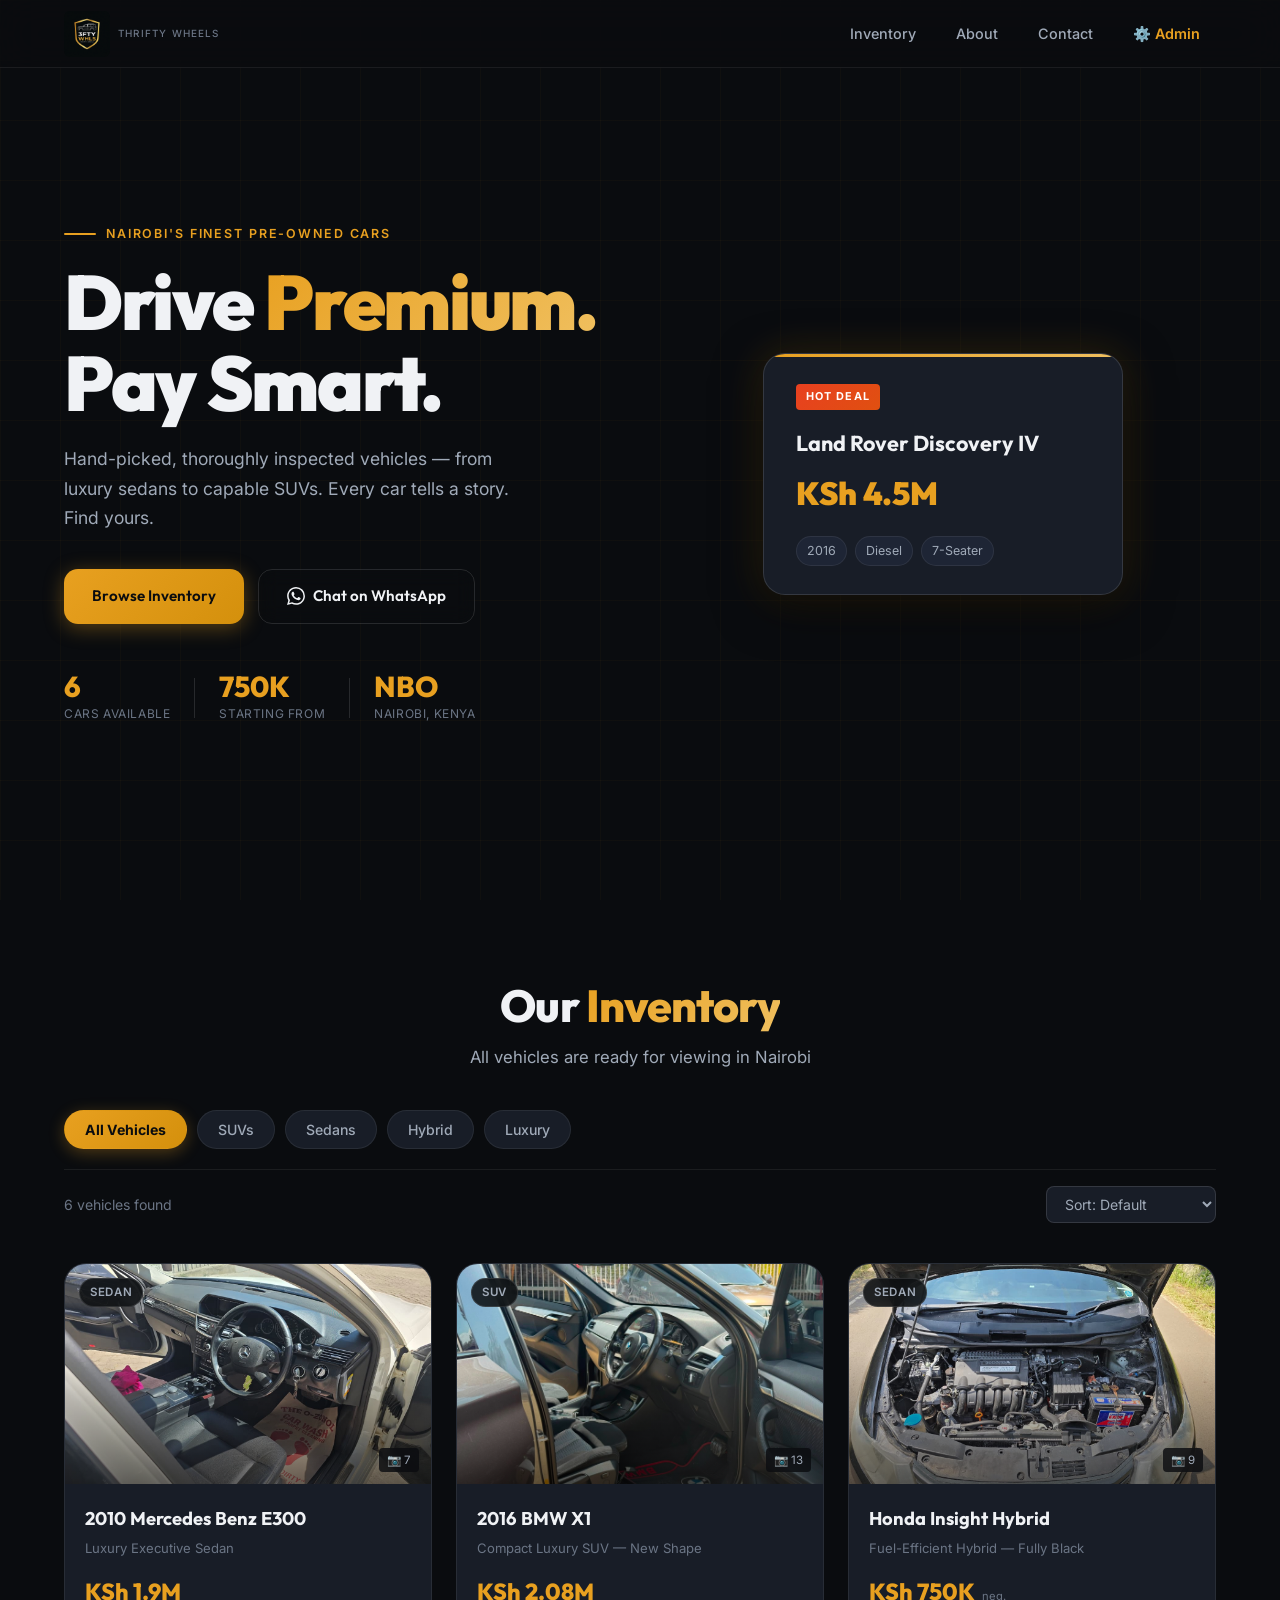
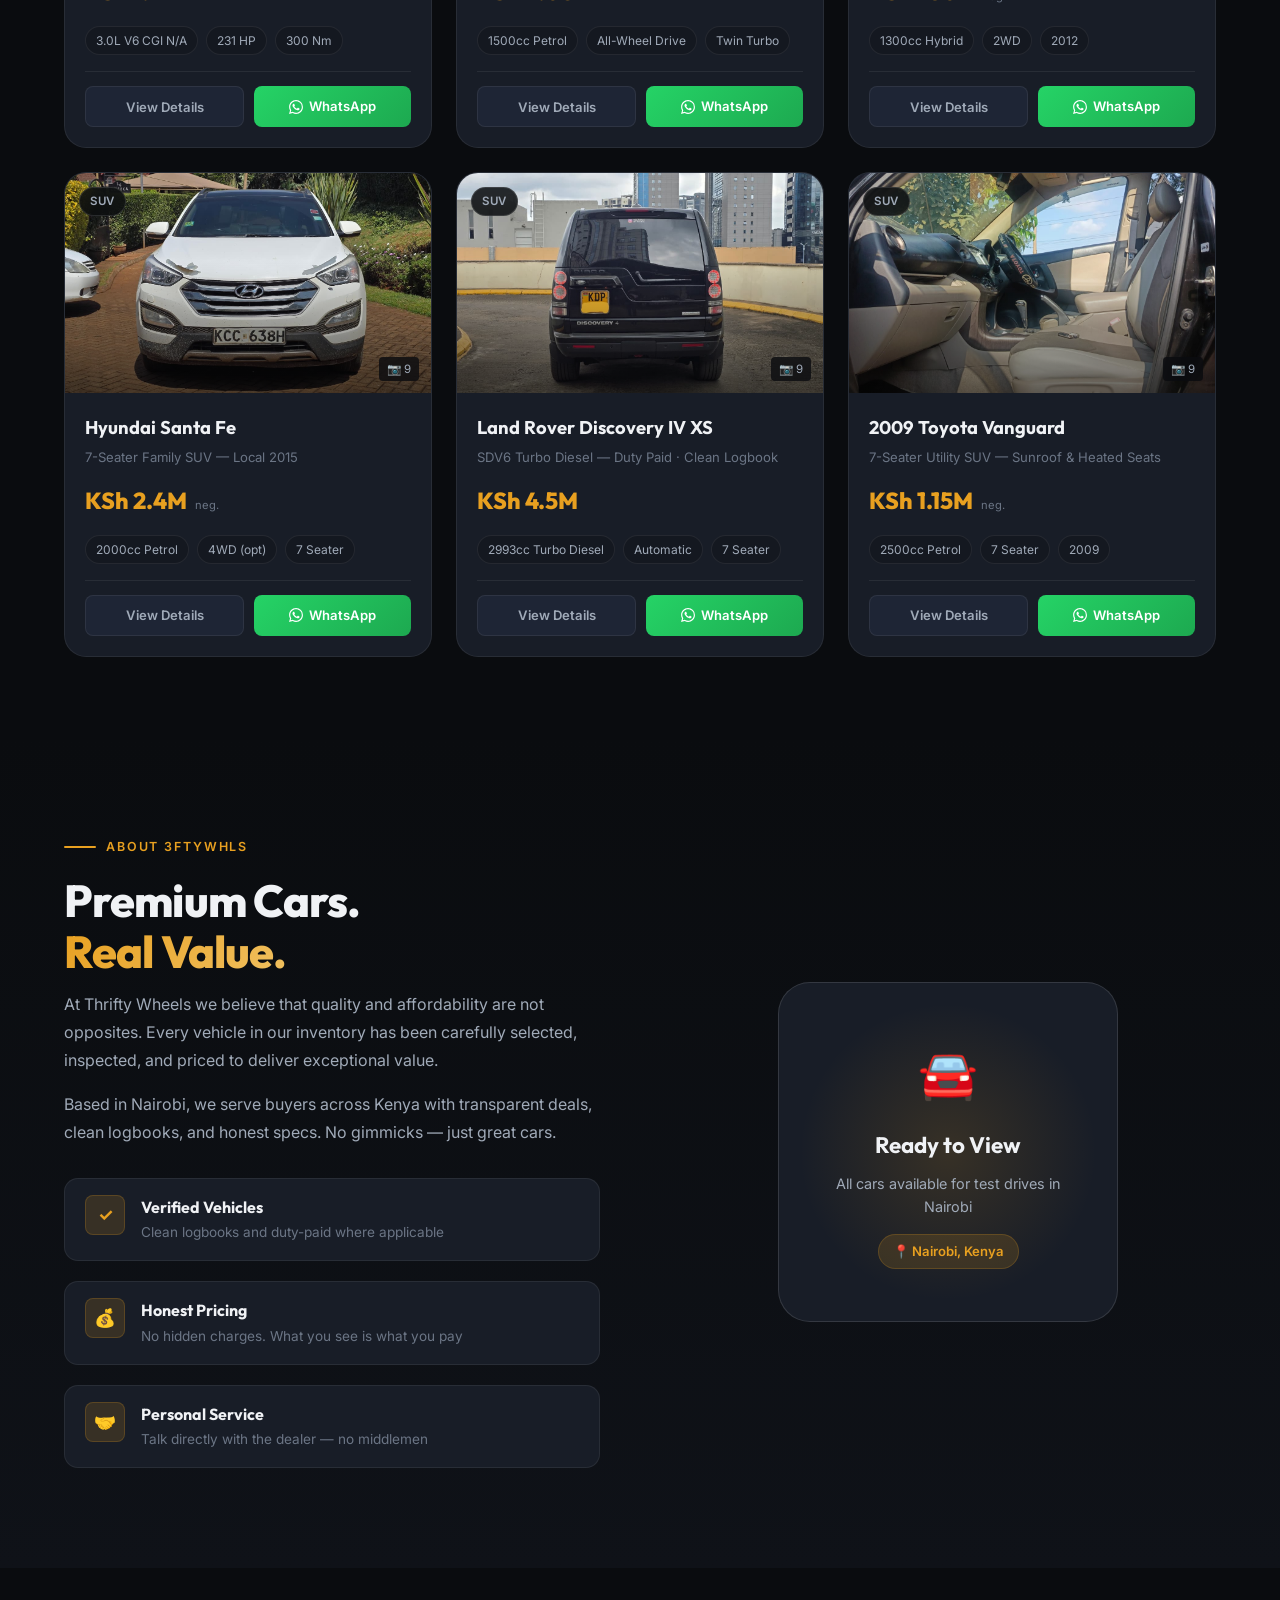
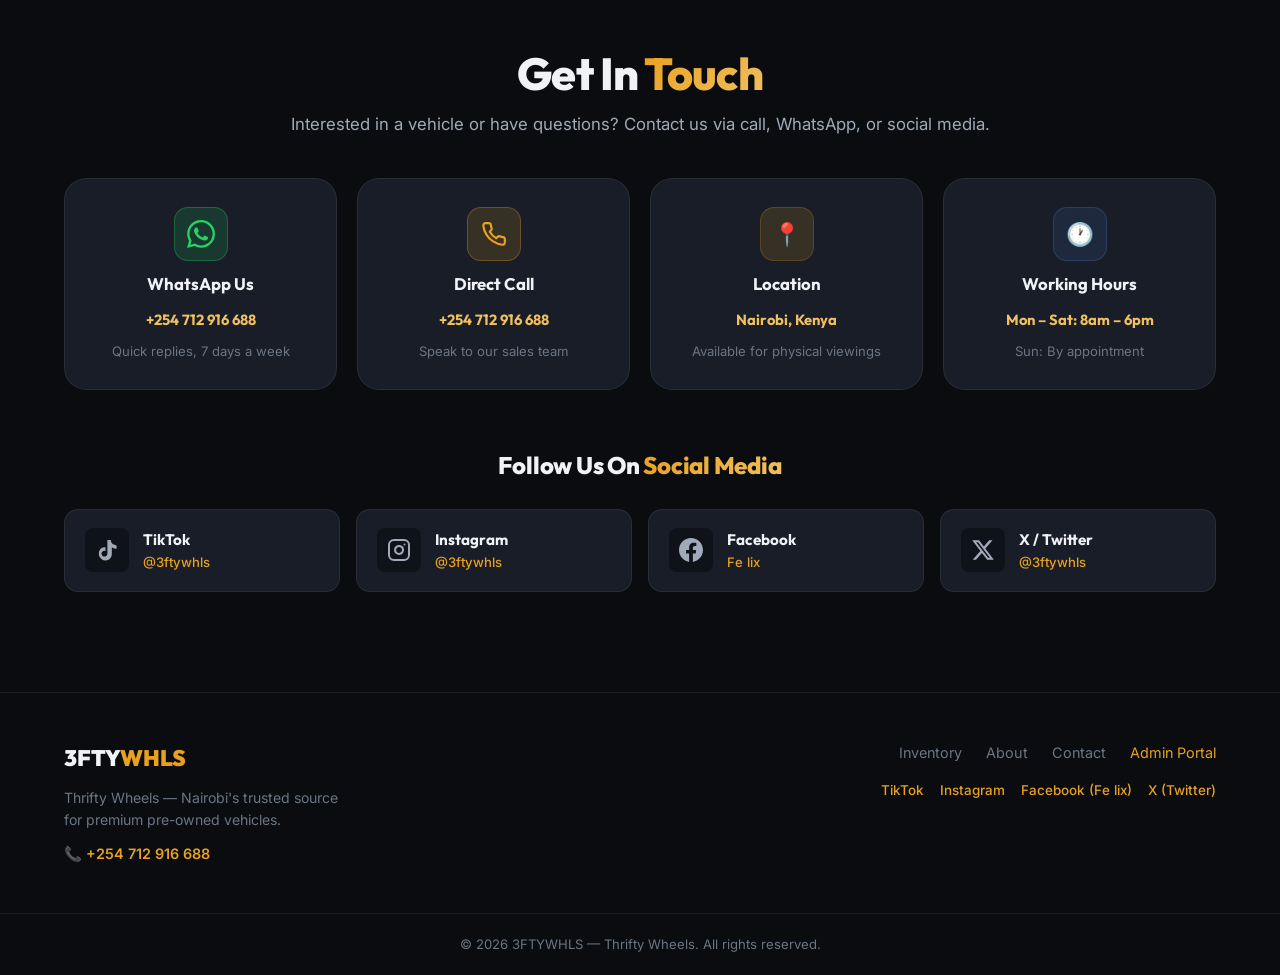
==== commit 6a589330: "Add shield crest logo - replaces text logo in navbar, login screen, and favicon" ====
--- a/index.html
+++ b/index.html
@@ -20,8 +20,8 @@
   <meta name="twitter:title" content="3FTYWHLS — Thrifty Wheels" />
   <meta name="twitter:description" content="Premium pre-owned vehicles in Nairobi, Kenya." />
 
-  <!-- Favicon SVG -->
-  <link rel="icon" type="image/svg+xml" href="data:image/svg+xml,<svg xmlns='http://www.w3.org/2000/svg' viewBox='0 0 100 100'><circle cx='50' cy='50' r='46' fill='%230a0c0f' stroke='%23e8a020' stroke-width='8'/><path d='M50 15 L50 85 M15 50 L85 50 M25 25 L75 75 M25 75 L75 25' stroke='%23e8a020' stroke-width='6'/><circle cx='50' cy='50' r='14' fill='%23e8a020'/></svg>" />
+  <!-- Favicon -->
+  <link rel="icon" type="image/jpeg" href="logo.jpg" />
 
   <!-- Schema.org AutoDealer JSON-LD -->
   <script type="application/ld+json">
@@ -57,7 +57,7 @@
   <header class="navbar" id="navbar">
     <div class="nav-inner">
       <a href="#" class="logo" id="logo-link">
-        <span class="logo-mark">3FTY</span><span class="logo-accent">WHLS</span>
+        <img src="logo.jpg" alt="3FTYWHLS Thrifty Wheels" class="logo-img" />
         <span class="logo-sub">THRIFTY WHEELS</span>
       </a>
       <nav class="nav-links" id="nav-links">
--- a/style.css
+++ b/style.css
@@ -210,6 +210,19 @@
   text-transform: uppercase;
   margin-left: 8px;
   align-self: center;
+}
+
+/* Logo image (replaces text mark in navbar) */
+.logo-img {
+  height: 46px;
+  width: auto;
+  object-fit: contain;
+  display: block;
+  border-radius: 6px;
+}
+
+.logo {
+  align-items: center;
 }
 
 .nav-links { display: flex; gap: 8px; }
